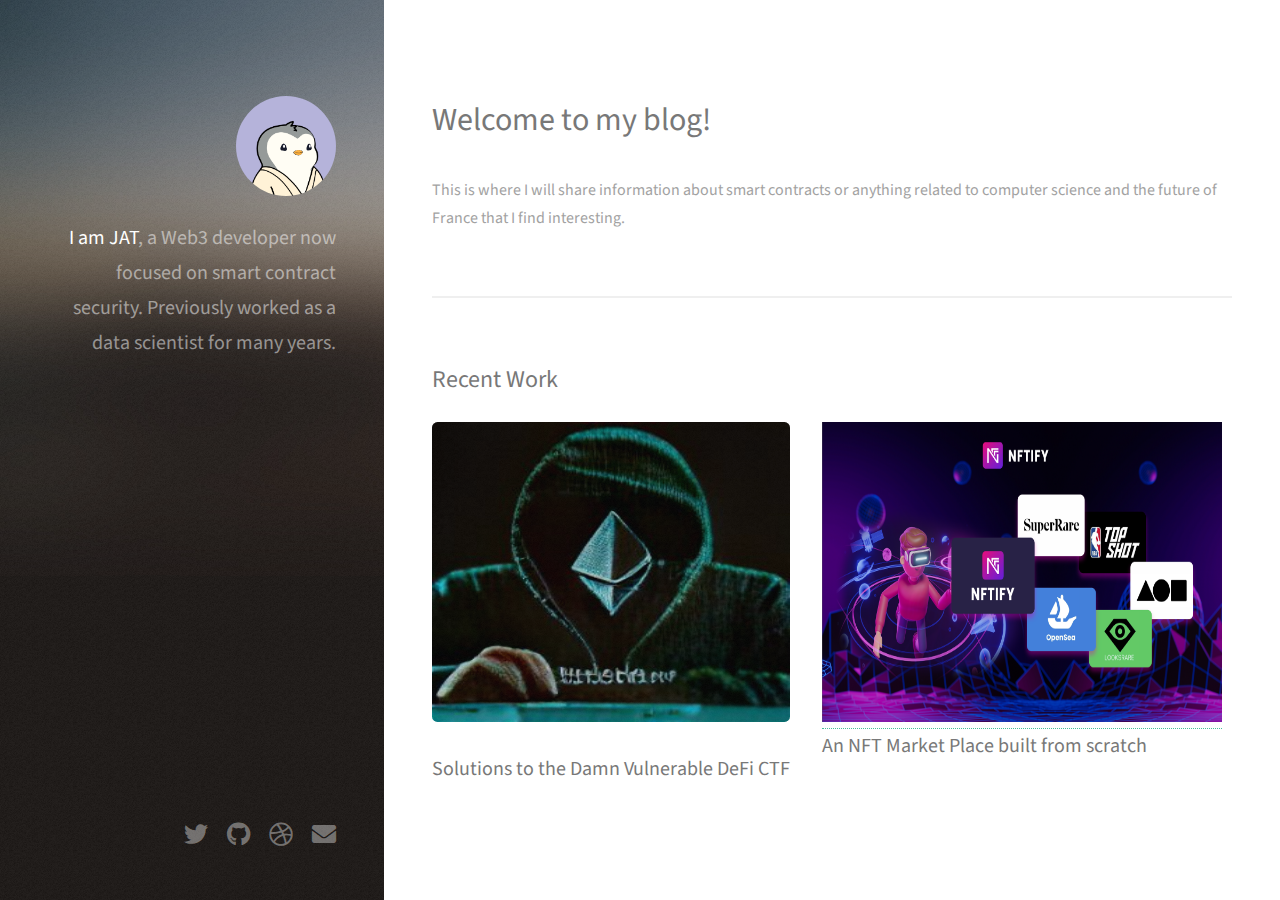
==== index.html @ d17830cb "first version" ====
<!DOCTYPE HTML>
<!--
	Strata by HTML5 UP
	html5up.net | @ajlkn
	Free for personal and commercial use under the CCA 3.0 license (html5up.net/license)
-->
<html>
	<head>
		<title>JAT's den</title>
		<meta charset="utf-8" />
		<meta name="viewport" content="width=device-width, initial-scale=1, user-scalable=no" />
		<link rel="stylesheet" href="assets/css/main.css" />
	</head>
	<body class="is-preload">

		<!-- Header -->
			<header id="header">
				<div class="inner">
					<a href="#" class="image avatar"><img src="images/avatar.png" alt="" /></a>
					<h1><strong>I am JAT</strong>, a Web3 developer now focused on smart contract security. Previously worked as a data scientist for many years.</h1>
				</div>
			</header>

		<!-- Main -->
			<div id="main">

				<!-- One -->
					<section id="one">
						<header class="major">
							<h2>Welcome to my blog!</h2>
						</header>
						<p>This is where I will share information about smart contracts or anything related to computer science and the future of France that I find interesting.</p>

					</section>

				<!-- Two -->
					<section id="two">
						<h2>Recent Work</h2>
						<div class="row">
							<div>
							<a href="https://medium.com/@jat9292/beating-the-damn-vulnerable-defi-ctf-challenges-part-1-2-7660dab2a7d6" class="image fit thumb"><img src="images/thumbs/eth_hacker.jpeg" height="300px" width="200px"/></a>
							
							<h3>Solutions to the Damn Vulnerable DeFi CTF</h3>
							</div>

							<div>
							<a href="https://github.com/jat9292/NFT_marketplace" ><img src="images/thumbs/NFT_marketplace.png" height="300px" width="400px"  /></a>
							
							<h3>An NFT Market Place built from scratch</h3>
							</div>





						</div>

					</section>


				<!-- Four -->
				<!--
					<section id="four">
						<h2>Elements</h2>

						<section>
							<h4>Text</h4>
							<p>This is <b>bold</b> and this is <strong>strong</strong>. This is <i>italic</i> and this is <em>emphasized</em>.
							This is <sup>superscript</sup> text and this is <sub>subscript</sub> text.
							This is <u>underlined</u> and this is code: <code>for (;;) { ... }</code>. Finally, <a href="#">this is a link</a>.</p>
							<hr />
							<header>
								<h4>Heading with a Subtitle</h4>
								<p>Lorem ipsum dolor sit amet nullam id egestas urna aliquam</p>
							</header>
							<p>Nunc lacinia ante nunc ac lobortis. Interdum adipiscing gravida odio porttitor sem non mi integer non faucibus ornare mi ut ante amet placerat aliquet. Volutpat eu sed ante lacinia sapien lorem accumsan varius montes viverra nibh in adipiscing blandit tempus accumsan.</p>
							<header>
								<h5>Heading with a Subtitle</h5>
								<p>Lorem ipsum dolor sit amet nullam id egestas urna aliquam</p>
							</header>
							<p>Nunc lacinia ante nunc ac lobortis. Interdum adipiscing gravida odio porttitor sem non mi integer non faucibus ornare mi ut ante amet placerat aliquet. Volutpat eu sed ante lacinia sapien lorem accumsan varius montes viverra nibh in adipiscing blandit tempus accumsan.</p>
							<hr />
							<h2>Heading Level 2</h2>
							<h3>Heading Level 3</h3>
							<h4>Heading Level 4</h4>
							<h5>Heading Level 5</h5>
							<h6>Heading Level 6</h6>
							<hr />
							<h5>Blockquote</h5>
							<blockquote>Fringilla nisl. Donec accumsan interdum nisi, quis tincidunt felis sagittis eget tempus euismod. Vestibulum ante ipsum primis in faucibus vestibulum. Blandit adipiscing eu felis iaculis volutpat ac adipiscing accumsan faucibus. Vestibulum ante ipsum primis in faucibus lorem ipsum dolor sit amet nullam adipiscing eu felis.</blockquote>
							<h5>Preformatted</h5>
							<pre><code>i = 0;

while (!deck.isInOrder()) {
print 'Iteration ' + i;
deck.shuffle();
i++;
}

print 'It took ' + i + ' iterations to sort the deck.';</code></pre>
						</section>

						<section>
							<h4>Lists</h4>
							<div class="row">
								<div class="col-6 col-12-xsmall">
									<h5>Unordered</h5>
									<ul>
										<li>Dolor pulvinar etiam magna etiam.</li>
										<li>Sagittis adipiscing lorem eleifend.</li>
										<li>Felis enim feugiat dolore viverra.</li>
									</ul>
									<h5>Alternate</h5>
									<ul class="alt">
										<li>Dolor pulvinar etiam magna etiam.</li>
										<li>Sagittis adipiscing lorem eleifend.</li>
										<li>Felis enim feugiat dolore viverra.</li>
									</ul>
								</div>
								<div class="col-6 col-12-xsmall">
									<h5>Ordered</h5>
									<ol>
										<li>Dolor pulvinar etiam magna etiam.</li>
										<li>Etiam vel felis at lorem sed viverra.</li>
										<li>Felis enim feugiat dolore viverra.</li>
										<li>Dolor pulvinar etiam magna etiam.</li>
										<li>Etiam vel felis at lorem sed viverra.</li>
										<li>Felis enim feugiat dolore viverra.</li>
									</ol>
									<h5>Icons</h5>
									<ul class="icons">
										<li><a href="#" class="icon brands fa-twitter"><span class="label">Twitter</span></a></li>
										<li><a href="#" class="icon brands fa-facebook-f"><span class="label">Facebook</span></a></li>
										<li><a href="#" class="icon brands fa-instagram"><span class="label">Instagram</span></a></li>
										<li><a href="#" class="icon brands fa-github"><span class="label">Github</span></a></li>
										<li><a href="#" class="icon brands fa-dribbble"><span class="label">Dribbble</span></a></li>
										<li><a href="#" class="icon brands fa-tumblr"><span class="label">Tumblr</span></a></li>
									</ul>
								</div>
							</div>
							<h5>Actions</h5>
							<ul class="actions">
								<li><a href="#" class="button primary">Default</a></li>
								<li><a href="#" class="button">Default</a></li>
							</ul>
							<ul class="actions small">
								<li><a href="#" class="button primary small">Small</a></li>
								<li><a href="#" class="button small">Small</a></li>
							</ul>
							<div class="row">
								<div class="col-6 col-12-small">
									<ul class="actions stacked">
										<li><a href="#" class="button primary">Default</a></li>
										<li><a href="#" class="button">Default</a></li>
									</ul>
								</div>
								<div class="col-6 col-12-small">
									<ul class="actions stacked">
										<li><a href="#" class="button primary small">Small</a></li>
										<li><a href="#" class="button small">Small</a></li>
									</ul>
								</div>
								<div class="col-6 col-12-small">
									<ul class="actions stacked">
										<li><a href="#" class="button primary fit">Default</a></li>
										<li><a href="#" class="button fit">Default</a></li>
									</ul>
								</div>
								<div class="col-6 col-12-small">
									<ul class="actions stacked">
										<li><a href="#" class="button primary small fit">Small</a></li>
										<li><a href="#" class="button small fit">Small</a></li>
									</ul>
								</div>
							</div>
						</section>

						<section>
							<h4>Table</h4>
							<h5>Default</h5>
							<div class="table-wrapper">
								<table>
									<thead>
										<tr>
											<th>Name</th>
											<th>Description</th>
											<th>Price</th>
										</tr>
									</thead>
									<tbody>
										<tr>
											<td>Item One</td>
											<td>Ante turpis integer aliquet porttitor.</td>
											<td>29.99</td>
										</tr>
										<tr>
											<td>Item Two</td>
											<td>Vis ac commodo adipiscing arcu aliquet.</td>
											<td>19.99</td>
										</tr>
										<tr>
											<td>Item Three</td>
											<td> Morbi faucibus arcu accumsan lorem.</td>
											<td>29.99</td>
										</tr>
										<tr>
											<td>Item Four</td>
											<td>Vitae integer tempus condimentum.</td>
											<td>19.99</td>
										</tr>
										<tr>
											<td>Item Five</td>
											<td>Ante turpis integer aliquet porttitor.</td>
											<td>29.99</td>
										</tr>
									</tbody>
									<tfoot>
										<tr>
											<td colspan="2"></td>
											<td>100.00</td>
										</tr>
									</tfoot>
								</table>
							</div>

							<h5>Alternate</h5>
							<div class="table-wrapper">
								<table class="alt">
									<thead>
										<tr>
											<th>Name</th>
											<th>Description</th>
											<th>Price</th>
										</tr>
									</thead>
									<tbody>
										<tr>
											<td>Item One</td>
											<td>Ante turpis integer aliquet porttitor.</td>
											<td>29.99</td>
										</tr>
										<tr>
											<td>Item Two</td>
											<td>Vis ac commodo adipiscing arcu aliquet.</td>
											<td>19.99</td>
										</tr>
										<tr>
											<td>Item Three</td>
											<td> Morbi faucibus arcu accumsan lorem.</td>
											<td>29.99</td>
										</tr>
										<tr>
											<td>Item Four</td>
											<td>Vitae integer tempus condimentum.</td>
											<td>19.99</td>
										</tr>
										<tr>
											<td>Item Five</td>
											<td>Ante turpis integer aliquet porttitor.</td>
											<td>29.99</td>
										</tr>
									</tbody>
									<tfoot>
										<tr>
											<td colspan="2"></td>
											<td>100.00</td>
										</tr>
									</tfoot>
								</table>
							</div>
						</section>

						<section>
							<h4>Buttons</h4>
							<ul class="actions">
								<li><a href="#" class="button primary">Primary</a></li>
								<li><a href="#" class="button">Default</a></li>
							</ul>
							<ul class="actions">
								<li><a href="#" class="button large">Large</a></li>
								<li><a href="#" class="button">Default</a></li>
								<li><a href="#" class="button small">Small</a></li>
							</ul>
							<ul class="actions fit">
								<li><a href="#" class="button primary fit">Fit</a></li>
								<li><a href="#" class="button fit">Fit</a></li>
							</ul>
							<ul class="actions fit small">
								<li><a href="#" class="button primary fit small">Fit + Small</a></li>
								<li><a href="#" class="button fit small">Fit + Small</a></li>
							</ul>
							<ul class="actions">
								<li><a href="#" class="button primary icon solid fa-download">Icon</a></li>
								<li><a href="#" class="button icon solid fa-download">Icon</a></li>
							</ul>
							<ul class="actions">
								<li><span class="button primary disabled">Primary</span></li>
								<li><span class="button disabled">Default</span></li>
							</ul>
						</section>

						<section>
							<h4>Form</h4>
							<form method="post" action="#">
								<div class="row gtr-uniform gtr-50">
									<div class="col-6 col-12-xsmall">
										<input type="text" name="demo-name" id="demo-name" value="" placeholder="Name" />
									</div>
									<div class="col-6 col-12-xsmall">
										<input type="email" name="demo-email" id="demo-email" value="" placeholder="Email" />
									</div>
									<div class="col-12">
										<select name="demo-category" id="demo-category">
											<option value="">- Category -</option>
											<option value="1">Manufacturing</option>
											<option value="1">Shipping</option>
											<option value="1">Administration</option>
											<option value="1">Human Resources</option>
										</select>
									</div>
									<div class="col-4 col-12-small">
										<input type="radio" id="demo-priority-low" name="demo-priority" checked>
										<label for="demo-priority-low">Low Priority</label>
									</div>
									<div class="col-4 col-12-small">
										<input type="radio" id="demo-priority-normal" name="demo-priority">
										<label for="demo-priority-normal">Normal Priority</label>
									</div>
									<div class="col-4 col-12-small">
										<input type="radio" id="demo-priority-high" name="demo-priority">
										<label for="demo-priority-high">High Priority</label>
									</div>
									<div class="col-6 col-12-small">
										<input type="checkbox" id="demo-copy" name="demo-copy">
										<label for="demo-copy">Email me a copy of this message</label>
									</div>
									<div class="col-6 col-12-small">
										<input type="checkbox" id="demo-human" name="demo-human" checked>
										<label for="demo-human">I am a human and not a robot</label>
									</div>
									<div class="col-12">
										<textarea name="demo-message" id="demo-message" placeholder="Enter your message" rows="6"></textarea>
									</div>
									<div class="col-12">
										<ul class="actions">
											<li><input type="submit" value="Send Message" class="primary" /></li>
											<li><input type="reset" value="Reset" /></li>
										</ul>
									</div>
								</div>
							</form>
						</section>

						<section>
							<h4>Image</h4>
							<h5>Fit</h5>
							<div class="box alt">
								<div class="row gtr-50 gtr-uniform">
									<div class="col-12"><span class="image fit"><img src="images/fulls/05.jpg" alt="" /></span></div>
									<div class="col-4"><span class="image fit"><img src="images/thumbs/01.jpg" alt="" /></span></div>
									<div class="col-4"><span class="image fit"><img src="images/thumbs/02.jpg" alt="" /></span></div>
									<div class="col-4"><span class="image fit"><img src="images/thumbs/03.jpg" alt="" /></span></div>
									<div class="col-4"><span class="image fit"><img src="images/thumbs/04.jpg" alt="" /></span></div>
									<div class="col-4"><span class="image fit"><img src="images/thumbs/05.jpg" alt="" /></span></div>
									<div class="col-4"><span class="image fit"><img src="images/thumbs/06.jpg" alt="" /></span></div>
									<div class="col-4"><span class="image fit"><img src="images/thumbs/03.jpg" alt="" /></span></div>
									<div class="col-4"><span class="image fit"><img src="images/thumbs/02.jpg" alt="" /></span></div>
									<div class="col-4"><span class="image fit"><img src="images/thumbs/01.jpg" alt="" /></span></div>
								</div>
							</div>
							<h5>Left &amp; Right</h5>
							<p><span class="image left"><img src="images/avatar.jpg" alt="" /></span>Fringilla nisl. Donec accumsan interdum nisi, quis tincidunt felis sagittis eget. tempus euismod. Vestibulum ante ipsum primis in faucibus vestibulum. Blandit adipiscing eu felis iaculis volutpat ac adipiscing accumsan eu faucibus. Integer ac pellentesque praesent tincidunt felis sagittis eget. tempus euismod. Vestibulum ante ipsum primis in faucibus vestibulum. Blandit adipiscing eu felis iaculis volutpat ac adipiscing accumsan eu faucibus. Integer ac pellentesque praesent. Donec accumsan interdum nisi, quis tincidunt felis sagittis eget. tempus euismod. Vestibulum ante ipsum primis in faucibus vestibulum. Blandit adipiscing eu felis iaculis volutpat ac adipiscing accumsan eu faucibus. Integer ac pellentesque praesent tincidunt felis sagittis eget. tempus euismod. Vestibulum ante ipsum primis in faucibus vestibulum. Blandit adipiscing eu felis iaculis volutpat ac adipiscing accumsan eu faucibus. Integer ac pellentesque praesent.</p>
							<p><span class="image right"><img src="images/avatar.jpg" alt="" /></span>Fringilla nisl. Donec accumsan interdum nisi, quis tincidunt felis sagittis eget. tempus euismod. Vestibulum ante ipsum primis in faucibus vestibulum. Blandit adipiscing eu felis iaculis volutpat ac adipiscing accumsan eu faucibus. Integer ac pellentesque praesent tincidunt felis sagittis eget. tempus euismod. Vestibulum ante ipsum primis in faucibus vestibulum. Blandit adipiscing eu felis iaculis volutpat ac adipiscing accumsan eu faucibus. Integer ac pellentesque praesent. Donec accumsan interdum nisi, quis tincidunt felis sagittis eget. tempus euismod. Vestibulum ante ipsum primis in faucibus vestibulum. Blandit adipiscing eu felis iaculis volutpat ac adipiscing accumsan eu faucibus. Integer ac pellentesque praesent tincidunt felis sagittis eget. tempus euismod. Vestibulum ante ipsum primis in faucibus vestibulum. Blandit adipiscing eu felis iaculis volutpat ac adipiscing accumsan eu faucibus. Integer ac pellentesque praesent.</p>
						</section>

					</section>
					

			</div>

		<!-- Footer -->
			<footer id="footer">
				<div class="inner">
					<ul class="icons">
						<li><a href="https://twitter.com/Jat9292" class="icon brands fa-twitter"><span class="label">Twitter</span></a></li>
						<li><a href="https://github.com/jat9292" class="icon brands fa-github"><span class="label">Github</span></a></li>
						<li><a href="https://jat9292.github.io/" class="icon brands fa-dribbble"><span class="label">Dribbble</span></a></li>
						<li><a href="mailto:josephandre.turk@gmail.com" class="icon solid fa-envelope"><span class="label">Email</span></a></li>
					</ul>
				</div>
			</footer>

		<!-- Scripts -->
			<script src="assets/js/jquery.min.js"></script>
			<script src="assets/js/jquery.poptrox.min.js"></script>
			<script src="assets/js/browser.min.js"></script>
			<script src="assets/js/breakpoints.min.js"></script>
			<script src="assets/js/util.js"></script>
			<script src="assets/js/main.js"></script>

	</body>
</html>
---- assets/css/main.css ----
@import url("fontawesome-all.min.css");
@import url("https://fonts.googleapis.com/css?family=Source+Sans+Pro:400,400italic");

/*
	Strata by HTML5 UP
	html5up.net | @ajlkn
	Free for personal and commercial use under the CCA 3.0 license (html5up.net/license)
*/

html,
body,
div,
span,
applet,
object,
iframe,
h1,
h2,
h3,
h4,
h5,
h6,
p,
blockquote,
pre,
a,
abbr,
acronym,
address,
big,
cite,
code,
del,
dfn,
em,
img,
ins,
kbd,
q,
s,
samp,
small,
strike,
strong,
sub,
sup,
tt,
var,
b,
u,
i,
center,
dl,
dt,
dd,
ol,
ul,
li,
fieldset,
form,
label,
legend,
table,
caption,
tbody,
tfoot,
thead,
tr,
th,
td,
article,
aside,
canvas,
details,
embed,
figure,
figcaption,
footer,
header,
hgroup,
menu,
nav,
output,
ruby,
section,
summary,
time,
mark,
audio,
video {
  margin: 0;
  padding: 0;
  border: 0;
  font-size: 100%;
  font: inherit;
  vertical-align: baseline;
}

article,
aside,
details,
figcaption,
figure,
footer,
header,
hgroup,
menu,
nav,
section {
  display: block;
}

body {
  line-height: 1;
}

ol,
ul {
  list-style: none;
}

blockquote,
q {
  quotes: none;
}

blockquote:before,
blockquote:after,
q:before,
q:after {
  content: "";
  content: none;
}

table {
  border-collapse: collapse;
  border-spacing: 0;
}

body {
  -webkit-text-size-adjust: none;
}

mark {
  background-color: transparent;
  color: inherit;
}

input::-moz-focus-inner {
  border: 0;
  padding: 0;
}

input,
select,
textarea {
  -moz-appearance: none;
  -webkit-appearance: none;
  -ms-appearance: none;
  appearance: none;
}

/* Basic */

html {
  box-sizing: border-box;
}

*,
*:before,
*:after {
  box-sizing: inherit;
}

body {
  background: #fff;
}

body.is-preload *,
body.is-preload *:before,
body.is-preload *:after {
  -moz-animation: none !important;
  -webkit-animation: none !important;
  -ms-animation: none !important;
  animation: none !important;
  -moz-transition: none !important;
  -webkit-transition: none !important;
  -ms-transition: none !important;
  transition: none !important;
}

body,
input,
select,
textarea {
  color: #a2a2a2;
  font-family: "Source Sans Pro", Helvetica, sans-serif;
  font-size: 16pt;
  font-weight: 400;
  line-height: 1.75em;
}

a {
  -moz-transition: color 0.2s ease-in-out, border-color 0.2s ease-in-out;
  -webkit-transition: color 0.2s ease-in-out, border-color 0.2s ease-in-out;
  -ms-transition: color 0.2s ease-in-out, border-color 0.2s ease-in-out;
  transition: color 0.2s ease-in-out, border-color 0.2s ease-in-out;
  border-bottom: dotted 1px;
  color: #49bf9d;
  text-decoration: none;
}

a:hover {
  border-bottom-color: transparent;
  color: #49bf9d !important;
  text-decoration: none;
}

strong,
b {
  color: #787878;
  font-weight: 400;
}

em,
i {
  font-style: italic;
}

p {
  margin: 0 0 2em 0;
}

h1,
h2,
h3,
h4,
h5,
h6 {
  color: #787878;
  font-weight: 400;
  line-height: 1em;
  margin: 0 0 1em 0;
}

h1 a,
h2 a,
h3 a,
h4 a,
h5 a,
h6 a {
  color: inherit;
  text-decoration: none;
}

h1 {
  font-size: 2em;
  line-height: 1.5em;
}

h2 {
  font-size: 1.5em;
  line-height: 1.5em;
}

h3 {
  font-size: 1.25em;
  line-height: 1.5em;
}

h4 {
  font-size: 1.1em;
  line-height: 1.5em;
}

h5 {
  font-size: 0.9em;
  line-height: 1.5em;
}

h6 {
  font-size: 0.7em;
  line-height: 1.5em;
}

sub {
  font-size: 0.8em;
  position: relative;
  top: 0.5em;
}

sup {
  font-size: 0.8em;
  position: relative;
  top: -0.5em;
}

hr {
  border: 0;
  border-bottom: solid 2px #efefef;
  margin: 2em 0;
}

hr.major {
  margin: 3em 0;
}

blockquote {
  border-left: solid 6px #efefef;
  font-style: italic;
  margin: 0 0 2em 0;
  padding: 0.5em 0 0.5em 1.5em;
}

code {
  background: #f7f7f7;
  border-radius: 0.35em;
  border: solid 2px #efefef;
  font-family: "Courier New", monospace;
  font-size: 0.9em;
  margin: 0 0.25em;
  padding: 0.25em 0.65em;
}

pre {
  -webkit-overflow-scrolling: touch;
  font-family: "Courier New", monospace;
  font-size: 0.9em;
  margin: 0 0 2em 0;
}

pre code {
  display: block;
  line-height: 1.75em;
  padding: 1em 1.5em;
  overflow-x: auto;
}

.align-left {
  text-align: left;
}

.align-center {
  text-align: center;
}

.align-right {
  text-align: right;
}

/* Container */

.container {
  margin: 0 auto;
  max-width: calc(100% - 4em);
  width: 100%;
}

.container.xsmall {
  width: 25%;
}

.container.small {
  width: 50%;
}

.container.medium {
  width: 75%;
}

.container.large {
  width: 125%;
}

.container.xlarge {
  width: 150%;
}

.container.max {
  width: 100%;
}

@media screen and (max-width: 980px) {
  .container {
    width: 100% !important;
    max-width: 100% !important;
  }
}

@media screen and (max-width: 480px) {
  .container {
    max-width: calc(100% - 3em);
  }
}

/* Row */

.row {
  display: flex;
  flex-wrap: wrap;
  box-sizing: border-box;
  align-items: stretch;
}

.row > * {
  box-sizing: border-box;
}

.row.gtr-uniform > * > :last-child {
  margin-bottom: 0;
}

.row.aln-left {
  justify-content: flex-start;
}

.row.aln-center {
  justify-content: center;
}

.row.aln-right {
  justify-content: flex-end;
}

.row.aln-top {
  align-items: flex-start;
}

.row.aln-middle {
  align-items: center;
}

.row.aln-bottom {
  align-items: flex-end;
}

.row > .imp {
  order: -1;
}

.row > .col-1 {
  width: 8.33333%;
}

.row > .off-1 {
  margin-left: 8.33333%;
}

.row > .col-2 {
  width: 16.66667%;
}

.row > .off-2 {
  margin-left: 16.66667%;
}

.row > .col-3 {
  width: 25%;
}

.row > .off-3 {
  margin-left: 25%;
}

.row > .col-4 {
  width: 33.33333%;
}

.row > .off-4 {
  margin-left: 33.33333%;
}

.row > .col-5 {
  width: 41.66667%;
}

.row > .off-5 {
  margin-left: 41.66667%;
}

.row > .col-6 {
  width: 50%;
}

.row > .off-6 {
  margin-left: 50%;
}

.row > .col-7 {
  width: 58.33333%;
}

.row > .off-7 {
  margin-left: 58.33333%;
}

.row > .col-8 {
  width: 66.66667%;
}

.row > .off-8 {
  margin-left: 66.66667%;
}

.row > .col-9 {
  width: 75%;
}

.row > .off-9 {
  margin-left: 75%;
}

.row > .col-10 {
  width: 83.33333%;
}

.row > .off-10 {
  margin-left: 83.33333%;
}

.row > .col-11 {
  width: 91.66667%;
}

.row > .off-11 {
  margin-left: 91.66667%;
}

.row > .col-12 {
  width: 100%;
}

.row > .off-12 {
  margin-left: 100%;
}

.row.gtr-0 {
  margin-top: 0;
  margin-left: 0em;
}

.row.gtr-0 > * {
  padding: 0 0 0 0em;
}

.row.gtr-0.gtr-uniform {
  margin-top: 0em;
}

.row.gtr-0.gtr-uniform > * {
  padding-top: 0em;
}

.row.gtr-25 {
  margin-top: 0;
  margin-left: -0.625em;
}

.row.gtr-25 > * {
  padding: 0 0 0 0.625em;
}

.row.gtr-25.gtr-uniform {
  margin-top: -0.625em;
}

.row.gtr-25.gtr-uniform > * {
  padding-top: 0.625em;
}

.row.gtr-50 {
  margin-top: 0;
  margin-left: -1.25em;
}

.row.gtr-50 > * {
  padding: 0 0 0 1.25em;
}

.row.gtr-50.gtr-uniform {
  margin-top: -1.25em;
}

.row.gtr-50.gtr-uniform > * {
  padding-top: 1.25em;
}

.row {
  margin-top: 0;
  margin-left: -2.5em;
}

.row > * {
  padding: 0 0 0 2.5em;
}

.row.gtr-uniform {
  margin-top: -2.5em;
}

.row.gtr-uniform > * {
  padding-top: 2.5em;
}

.row.gtr-150 {
  margin-top: 0;
  margin-left: -3.75em;
}

.row.gtr-150 > * {
  padding: 0 0 0 3.75em;
}

.row.gtr-150.gtr-uniform {
  margin-top: -3.75em;
}

.row.gtr-150.gtr-uniform > * {
  padding-top: 3.75em;
}

.row.gtr-200 {
  margin-top: 0;
  margin-left: -5em;
}

.row.gtr-200 > * {
  padding: 0 0 0 5em;
}

.row.gtr-200.gtr-uniform {
  margin-top: -5em;
}

.row.gtr-200.gtr-uniform > * {
  padding-top: 5em;
}

@media screen and (max-width: 1800px) {
  .row {
    display: flex;
    flex-wrap: wrap;
    box-sizing: border-box;
    align-items: stretch;
  }

  .row > * {
    box-sizing: border-box;
  }

  .row.gtr-uniform > * > :last-child {
    margin-bottom: 0;
  }

  .row.aln-left {
    justify-content: flex-start;
  }

  .row.aln-center {
    justify-content: center;
  }

  .row.aln-right {
    justify-content: flex-end;
  }

  .row.aln-top {
    align-items: flex-start;
  }

  .row.aln-middle {
    align-items: center;
  }

  .row.aln-bottom {
    align-items: flex-end;
  }

  .row > .imp-xlarge {
    order: -1;
  }

  .row > .col-1-xlarge {
    width: 8.33333%;
  }

  .row > .off-1-xlarge {
    margin-left: 8.33333%;
  }

  .row > .col-2-xlarge {
    width: 16.66667%;
  }

  .row > .off-2-xlarge {
    margin-left: 16.66667%;
  }

  .row > .col-3-xlarge {
    width: 25%;
  }

  .row > .off-3-xlarge {
    margin-left: 25%;
  }

  .row > .col-4-xlarge {
    width: 33.33333%;
  }

  .row > .off-4-xlarge {
    margin-left: 33.33333%;
  }

  .row > .col-5-xlarge {
    width: 41.66667%;
  }

  .row > .off-5-xlarge {
    margin-left: 41.66667%;
  }

  .row > .col-6-xlarge {
    width: 50%;
  }

  .row > .off-6-xlarge {
    margin-left: 50%;
  }

  .row > .col-7-xlarge {
    width: 58.33333%;
  }

  .row > .off-7-xlarge {
    margin-left: 58.33333%;
  }

  .row > .col-8-xlarge {
    width: 66.66667%;
  }

  .row > .off-8-xlarge {
    margin-left: 66.66667%;
  }

  .row > .col-9-xlarge {
    width: 75%;
  }

  .row > .off-9-xlarge {
    margin-left: 75%;
  }

  .row > .col-10-xlarge {
    width: 83.33333%;
  }

  .row > .off-10-xlarge {
    margin-left: 83.33333%;
  }

  .row > .col-11-xlarge {
    width: 91.66667%;
  }

  .row > .off-11-xlarge {
    margin-left: 91.66667%;
  }

  .row > .col-12-xlarge {
    width: 100%;
  }

  .row > .off-12-xlarge {
    margin-left: 100%;
  }

  .row.gtr-0 {
    margin-top: 0;
    margin-left: 0em;
  }

  .row.gtr-0 > * {
    padding: 0 0 0 0em;
  }

  .row.gtr-0.gtr-uniform {
    margin-top: 0em;
  }

  .row.gtr-0.gtr-uniform > * {
    padding-top: 0em;
  }

  .row.gtr-25 {
    margin-top: 0;
    margin-left: -0.625em;
  }

  .row.gtr-25 > * {
    padding: 0 0 0 0.625em;
  }

  .row.gtr-25.gtr-uniform {
    margin-top: -0.625em;
  }

  .row.gtr-25.gtr-uniform > * {
    padding-top: 0.625em;
  }

  .row.gtr-50 {
    margin-top: 0;
    margin-left: -1.25em;
  }

  .row.gtr-50 > * {
    padding: 0 0 0 1.25em;
  }

  .row.gtr-50.gtr-uniform {
    margin-top: -1.25em;
  }

  .row.gtr-50.gtr-uniform > * {
    padding-top: 1.25em;
  }

  .row {
    margin-top: 0;
    margin-left: -2.5em;
  }

  .row > * {
    padding: 0 0 0 2.5em;
  }

  .row.gtr-uniform {
    margin-top: -2.5em;
  }

  .row.gtr-uniform > * {
    padding-top: 2.5em;
  }

  .row.gtr-150 {
    margin-top: 0;
    margin-left: -3.75em;
  }

  .row.gtr-150 > * {
    padding: 0 0 0 3.75em;
  }

  .row.gtr-150.gtr-uniform {
    margin-top: -3.75em;
  }

  .row.gtr-150.gtr-uniform > * {
    padding-top: 3.75em;
  }

  .row.gtr-200 {
    margin-top: 0;
    margin-left: -5em;
  }

  .row.gtr-200 > * {
    padding: 0 0 0 5em;
  }

  .row.gtr-200.gtr-uniform {
    margin-top: -5em;
  }

  .row.gtr-200.gtr-uniform > * {
    padding-top: 5em;
  }
}

@media screen and (max-width: 1280px) {
  .row {
    display: flex;
    flex-wrap: wrap;
    box-sizing: border-box;
    align-items: stretch;
  }

  .row > * {
    box-sizing: border-box;
  }

  .row.gtr-uniform > * > :last-child {
    margin-bottom: 0;
  }

  .row.aln-left {
    justify-content: flex-start;
  }

  .row.aln-center {
    justify-content: center;
  }

  .row.aln-right {
    justify-content: flex-end;
  }

  .row.aln-top {
    align-items: flex-start;
  }

  .row.aln-middle {
    align-items: center;
  }

  .row.aln-bottom {
    align-items: flex-end;
  }

  .row > .imp-large {
    order: -1;
  }

  .row > .col-1-large {
    width: 8.33333%;
  }

  .row > .off-1-large {
    margin-left: 8.33333%;
  }

  .row > .col-2-large {
    width: 16.66667%;
  }

  .row > .off-2-large {
    margin-left: 16.66667%;
  }

  .row > .col-3-large {
    width: 25%;
  }

  .row > .off-3-large {
    margin-left: 25%;
  }

  .row > .col-4-large {
    width: 33.33333%;
  }

  .row > .off-4-large {
    margin-left: 33.33333%;
  }

  .row > .col-5-large {
    width: 41.66667%;
  }

  .row > .off-5-large {
    margin-left: 41.66667%;
  }

  .row > .col-6-large {
    width: 50%;
  }

  .row > .off-6-large {
    margin-left: 50%;
  }

  .row > .col-7-large {
    width: 58.33333%;
  }

  .row > .off-7-large {
    margin-left: 58.33333%;
  }

  .row > .col-8-large {
    width: 66.66667%;
  }

  .row > .off-8-large {
    margin-left: 66.66667%;
  }

  .row > .col-9-large {
    width: 75%;
  }

  .row > .off-9-large {
    margin-left: 75%;
  }

  .row > .col-10-large {
    width: 83.33333%;
  }

  .row > .off-10-large {
    margin-left: 83.33333%;
  }

  .row > .col-11-large {
    width: 91.66667%;
  }

  .row > .off-11-large {
    margin-left: 91.66667%;
  }

  .row > .col-12-large {
    width: 100%;
  }

  .row > .off-12-large {
    margin-left: 100%;
  }

  .row.gtr-0 {
    margin-top: 0;
    margin-left: 0em;
  }

  .row.gtr-0 > * {
    padding: 0 0 0 0em;
  }

  .row.gtr-0.gtr-uniform {
    margin-top: 0em;
  }

  .row.gtr-0.gtr-uniform > * {
    padding-top: 0em;
  }

  .row.gtr-25 {
    margin-top: 0;
    margin-left: -0.5em;
  }

  .row.gtr-25 > * {
    padding: 0 0 0 0.5em;
  }

  .row.gtr-25.gtr-uniform {
    margin-top: -0.5em;
  }

  .row.gtr-25.gtr-uniform > * {
    padding-top: 0.5em;
  }

  .row.gtr-50 {
    margin-top: 0;
    margin-left: -1em;
  }

  .row.gtr-50 > * {
    padding: 0 0 0 1em;
  }

  .row.gtr-50.gtr-uniform {
    margin-top: -1em;
  }

  .row.gtr-50.gtr-uniform > * {
    padding-top: 1em;
  }

  .row {
    margin-top: 0;
    margin-left: -2em;
  }

  .row > * {
    padding: 0 0 0 2em;
  }

  .row.gtr-uniform {
    margin-top: -2em;
  }

  .row.gtr-uniform > * {
    padding-top: 2em;
  }

  .row.gtr-150 {
    margin-top: 0;
    margin-left: -3em;
  }

  .row.gtr-150 > * {
    padding: 0 0 0 3em;
  }

  .row.gtr-150.gtr-uniform {
    margin-top: -3em;
  }

  .row.gtr-150.gtr-uniform > * {
    padding-top: 3em;
  }

  .row.gtr-200 {
    margin-top: 0;
    margin-left: -4em;
  }

  .row.gtr-200 > * {
    padding: 0 0 0 4em;
  }

  .row.gtr-200.gtr-uniform {
    margin-top: -4em;
  }

  .row.gtr-200.gtr-uniform > * {
    padding-top: 4em;
  }
}

@media screen and (max-width: 980px) {
  .row {
    display: flex;
    flex-wrap: wrap;
    box-sizing: border-box;
    align-items: stretch;
  }

  .row > * {
    box-sizing: border-box;
  }

  .row.gtr-uniform > * > :last-child {
    margin-bottom: 0;
  }

  .row.aln-left {
    justify-content: flex-start;
  }

  .row.aln-center {
    justify-content: center;
  }

  .row.aln-right {
    justify-content: flex-end;
  }

  .row.aln-top {
    align-items: flex-start;
  }

  .row.aln-middle {
    align-items: center;
  }

  .row.aln-bottom {
    align-items: flex-end;
  }

  .row > .imp-medium {
    order: -1;
  }

  .row > .col-1-medium {
    width: 8.33333%;
  }

  .row > .off-1-medium {
    margin-left: 8.33333%;
  }

  .row > .col-2-medium {
    width: 16.66667%;
  }

  .row > .off-2-medium {
    margin-left: 16.66667%;
  }

  .row > .col-3-medium {
    width: 25%;
  }

  .row > .off-3-medium {
    margin-left: 25%;
  }

  .row > .col-4-medium {
    width: 33.33333%;
  }

  .row > .off-4-medium {
    margin-left: 33.33333%;
  }

  .row > .col-5-medium {
    width: 41.66667%;
  }

  .row > .off-5-medium {
    margin-left: 41.66667%;
  }

  .row > .col-6-medium {
    width: 50%;
  }

  .row > .off-6-medium {
    margin-left: 50%;
  }

  .row > .col-7-medium {
    width: 58.33333%;
  }

  .row > .off-7-medium {
    margin-left: 58.33333%;
  }

  .row > .col-8-medium {
    width: 66.66667%;
  }

  .row > .off-8-medium {
    margin-left: 66.66667%;
  }

  .row > .col-9-medium {
    width: 75%;
  }

  .row > .off-9-medium {
    margin-left: 75%;
  }

  .row > .col-10-medium {
    width: 83.33333%;
  }

  .row > .off-10-medium {
    margin-left: 83.33333%;
  }

  .row > .col-11-medium {
    width: 91.66667%;
  }

  .row > .off-11-medium {
    margin-left: 91.66667%;
  }

  .row > .col-12-medium {
    width: 100%;
  }

  .row > .off-12-medium {
    margin-left: 100%;
  }

  .row.gtr-0 {
    margin-top: 0;
    margin-left: 0em;
  }

  .row.gtr-0 > * {
    padding: 0 0 0 0em;
  }

  .row.gtr-0.gtr-uniform {
    margin-top: 0em;
  }

  .row.gtr-0.gtr-uniform > * {
    padding-top: 0em;
  }

  .row.gtr-25 {
    margin-top: 0;
    margin-left: -0.5em;
  }

  .row.gtr-25 > * {
    padding: 0 0 0 0.5em;
  }

  .row.gtr-25.gtr-uniform {
    margin-top: -0.5em;
  }

  .row.gtr-25.gtr-uniform > * {
    padding-top: 0.5em;
  }

  .row.gtr-50 {
    margin-top: 0;
    margin-left: -1em;
  }

  .row.gtr-50 > * {
    padding: 0 0 0 1em;
  }

  .row.gtr-50.gtr-uniform {
    margin-top: -1em;
  }

  .row.gtr-50.gtr-uniform > * {
    padding-top: 1em;
  }

  .row {
    margin-top: 0;
    margin-left: -2em;
  }

  .row > * {
    padding: 0 0 0 2em;
  }

  .row.gtr-uniform {
    margin-top: -2em;
  }

  .row.gtr-uniform > * {
    padding-top: 2em;
  }

  .row.gtr-150 {
    margin-top: 0;
    margin-left: -3em;
  }

  .row.gtr-150 > * {
    padding: 0 0 0 3em;
  }

  .row.gtr-150.gtr-uniform {
    margin-top: -3em;
  }

  .row.gtr-150.gtr-uniform > * {
    padding-top: 3em;
  }

  .row.gtr-200 {
    margin-top: 0;
    margin-left: -4em;
  }

  .row.gtr-200 > * {
    padding: 0 0 0 4em;
  }

  .row.gtr-200.gtr-uniform {
    margin-top: -4em;
  }

  .row.gtr-200.gtr-uniform > * {
    padding-top: 4em;
  }
}

@media screen and (max-width: 736px) {
  .row {
    display: flex;
    flex-wrap: wrap;
    box-sizing: border-box;
    align-items: stretch;
  }

  .row > * {
    box-sizing: border-box;
  }

  .row.gtr-uniform > * > :last-child {
    margin-bottom: 0;
  }

  .row.aln-left {
    justify-content: flex-start;
  }

  .row.aln-center {
    justify-content: center;
  }

  .row.aln-right {
    justify-content: flex-end;
  }

  .row.aln-top {
    align-items: flex-start;
  }

  .row.aln-middle {
    align-items: center;
  }

  .row.aln-bottom {
    align-items: flex-end;
  }

  .row > .imp-small {
    order: -1;
  }

  .row > .col-1-small {
    width: 8.33333%;
  }

  .row > .off-1-small {
    margin-left: 8.33333%;
  }

  .row > .col-2-small {
    width: 16.66667%;
  }

  .row > .off-2-small {
    margin-left: 16.66667%;
  }

  .row > .col-3-small {
    width: 25%;
  }

  .row > .off-3-small {
    margin-left: 25%;
  }

  .row > .col-4-small {
    width: 33.33333%;
  }

  .row > .off-4-small {
    margin-left: 33.33333%;
  }

  .row > .col-5-small {
    width: 41.66667%;
  }

  .row > .off-5-small {
    margin-left: 41.66667%;
  }

  .row > .col-6-small {
    width: 50%;
  }

  .row > .off-6-small {
    margin-left: 50%;
  }

  .row > .col-7-small {
    width: 58.33333%;
  }

  .row > .off-7-small {
    margin-left: 58.33333%;
  }

  .row > .col-8-small {
    width: 66.66667%;
  }

  .row > .off-8-small {
    margin-left: 66.66667%;
  }

  .row > .col-9-small {
    width: 75%;
  }

  .row > .off-9-small {
    margin-left: 75%;
  }

  .row > .col-10-small {
    width: 83.33333%;
  }

  .row > .off-10-small {
    margin-left: 83.33333%;
  }

  .row > .col-11-small {
    width: 91.66667%;
  }

  .row > .off-11-small {
    margin-left: 91.66667%;
  }

  .row > .col-12-small {
    width: 100%;
  }

  .row > .off-12-small {
    margin-left: 100%;
  }

  .row.gtr-0 {
    margin-top: 0;
    margin-left: 0em;
  }

  .row.gtr-0 > * {
    padding: 0 0 0 0em;
  }

  .row.gtr-0.gtr-uniform {
    margin-top: 0em;
  }

  .row.gtr-0.gtr-uniform > * {
    padding-top: 0em;
  }

  .row.gtr-25 {
    margin-top: 0;
    margin-left: -0.375em;
  }

  .row.gtr-25 > * {
    padding: 0 0 0 0.375em;
  }

  .row.gtr-25.gtr-uniform {
    margin-top: -0.375em;
  }

  .row.gtr-25.gtr-uniform > * {
    padding-top: 0.375em;
  }

  .row.gtr-50 {
    margin-top: 0;
    margin-left: -0.75em;
  }

  .row.gtr-50 > * {
    padding: 0 0 0 0.75em;
  }

  .row.gtr-50.gtr-uniform {
    margin-top: -0.75em;
  }

  .row.gtr-50.gtr-uniform > * {
    padding-top: 0.75em;
  }

  .row {
    margin-top: 0;
    margin-left: -1.5em;
  }

  .row > * {
    padding: 0 0 0 1.5em;
  }

  .row.gtr-uniform {
    margin-top: -1.5em;
  }

  .row.gtr-uniform > * {
    padding-top: 1.5em;
  }

  .row.gtr-150 {
    margin-top: 0;
    margin-left: -2.25em;
  }

  .row.gtr-150 > * {
    padding: 0 0 0 2.25em;
  }

  .row.gtr-150.gtr-uniform {
    margin-top: -2.25em;
  }

  .row.gtr-150.gtr-uniform > * {
    padding-top: 2.25em;
  }

  .row.gtr-200 {
    margin-top: 0;
    margin-left: -3em;
  }

  .row.gtr-200 > * {
    padding: 0 0 0 3em;
  }

  .row.gtr-200.gtr-uniform {
    margin-top: -3em;
  }

  .row.gtr-200.gtr-uniform > * {
    padding-top: 3em;
  }
}

@media screen and (max-width: 480px) {
  .row {
    display: flex;
    flex-wrap: wrap;
    box-sizing: border-box;
    align-items: stretch;
  }

  .row > * {
    box-sizing: border-box;
  }

  .row.gtr-uniform > * > :last-child {
    margin-bottom: 0;
  }

  .row.aln-left {
    justify-content: flex-start;
  }

  .row.aln-center {
    justify-content: center;
  }

  .row.aln-right {
    justify-content: flex-end;
  }

  .row.aln-top {
    align-items: flex-start;
  }

  .row.aln-middle {
    align-items: center;
  }

  .row.aln-bottom {
    align-items: flex-end;
  }

  .row > .imp-xsmall {
    order: -1;
  }

  .row > .col-1-xsmall {
    width: 8.33333%;
  }

  .row > .off-1-xsmall {
    margin-left: 8.33333%;
  }

  .row > .col-2-xsmall {
    width: 16.66667%;
  }

  .row > .off-2-xsmall {
    margin-left: 16.66667%;
  }

  .row > .col-3-xsmall {
    width: 25%;
  }

  .row > .off-3-xsmall {
    margin-left: 25%;
  }

  .row > .col-4-xsmall {
    width: 33.33333%;
  }

  .row > .off-4-xsmall {
    margin-left: 33.33333%;
  }

  .row > .col-5-xsmall {
    width: 41.66667%;
  }

  .row > .off-5-xsmall {
    margin-left: 41.66667%;
  }

  .row > .col-6-xsmall {
    width: 50%;
  }

  .row > .off-6-xsmall {
    margin-left: 50%;
  }

  .row > .col-7-xsmall {
    width: 58.33333%;
  }

  .row > .off-7-xsmall {
    margin-left: 58.33333%;
  }

  .row > .col-8-xsmall {
    width: 66.66667%;
  }

  .row > .off-8-xsmall {
    margin-left: 66.66667%;
  }

  .row > .col-9-xsmall {
    width: 75%;
  }

  .row > .off-9-xsmall {
    margin-left: 75%;
  }

  .row > .col-10-xsmall {
    width: 83.33333%;
  }

  .row > .off-10-xsmall {
    margin-left: 83.33333%;
  }

  .row > .col-11-xsmall {
    width: 91.66667%;
  }

  .row > .off-11-xsmall {
    margin-left: 91.66667%;
  }

  .row > .col-12-xsmall {
    width: 100%;
  }

  .row > .off-12-xsmall {
    margin-left: 100%;
  }

  .row.gtr-0 {
    margin-top: 0;
    margin-left: 0em;
  }

  .row.gtr-0 > * {
    padding: 0 0 0 0em;
  }

  .row.gtr-0.gtr-uniform {
    margin-top: 0em;
  }

  .row.gtr-0.gtr-uniform > * {
    padding-top: 0em;
  }

  .row.gtr-25 {
    margin-top: 0;
    margin-left: -0.375em;
  }

  .row.gtr-25 > * {
    padding: 0 0 0 0.375em;
  }

  .row.gtr-25.gtr-uniform {
    margin-top: -0.375em;
  }

  .row.gtr-25.gtr-uniform > * {
    padding-top: 0.375em;
  }

  .row.gtr-50 {
    margin-top: 0;
    margin-left: -0.75em;
  }

  .row.gtr-50 > * {
    padding: 0 0 0 0.75em;
  }

  .row.gtr-50.gtr-uniform {
    margin-top: -0.75em;
  }

  .row.gtr-50.gtr-uniform > * {
    padding-top: 0.75em;
  }

  .row {
    margin-top: 0;
    margin-left: -1.5em;
  }

  .row > * {
    padding: 0 0 0 1.5em;
  }

  .row.gtr-uniform {
    margin-top: -1.5em;
  }

  .row.gtr-uniform > * {
    padding-top: 1.5em;
  }

  .row.gtr-150 {
    margin-top: 0;
    margin-left: -2.25em;
  }

  .row.gtr-150 > * {
    padding: 0 0 0 2.25em;
  }

  .row.gtr-150.gtr-uniform {
    margin-top: -2.25em;
  }

  .row.gtr-150.gtr-uniform > * {
    padding-top: 2.25em;
  }

  .row.gtr-200 {
    margin-top: 0;
    margin-left: -3em;
  }

  .row.gtr-200 > * {
    padding: 0 0 0 3em;
  }

  .row.gtr-200.gtr-uniform {
    margin-top: -3em;
  }

  .row.gtr-200.gtr-uniform > * {
    padding-top: 3em;
  }
}

/* Section/Article */

section.special,
article.special {
  text-align: center;
}

header p {
  color: #b2b2b2;
  position: relative;
  margin: 0 0 1.5em 0;
}

header h2 + p {
  font-size: 1.25em;
  margin-top: -1em;
  line-height: 1.5em;
}

header h3 + p {
  font-size: 1.1em;
  margin-top: -0.8em;
  line-height: 1.5em;
}

header h4 + p,
header h5 + p,
header h6 + p {
  font-size: 0.9em;
  margin-top: -0.6em;
  line-height: 1.5em;
}

header.major h2 {
  font-size: 2em;
}

/* Form */

form {
  margin: 0 0 2em 0;
}

label {
  color: #787878;
  display: block;
  font-size: 0.9em;
  font-weight: 400;
  margin: 0 0 1em 0;
}

input[type="text"],
input[type="password"],
input[type="email"],
select,
textarea {
  -moz-appearance: none;
  -webkit-appearance: none;
  -ms-appearance: none;
  appearance: none;
  background: #f7f7f7;
  border-radius: 0.35em;
  border: solid 2px transparent;
  color: inherit;
  display: block;
  outline: 0;
  padding: 0 0.75em;
  text-decoration: none;
  width: 100%;
}

input[type="text"]:invalid,
input[type="password"]:invalid,
input[type="email"]:invalid,
select:invalid,
textarea:invalid {
  box-shadow: none;
}

input[type="text"]:focus,
input[type="password"]:focus,
input[type="email"]:focus,
select:focus,
textarea:focus {
  border-color: #49bf9d;
}

select {
  background-image: url("data:image/svg+xml;charset=utf8,%3Csvg xmlns='http://www.w3.org/2000/svg' width='40' height='40' preserveAspectRatio='none' viewBox='0 0 40 40'%3E%3Cpath d='M9.4,12.3l10.4,10.4l10.4-10.4c0.2-0.2,0.5-0.4,0.9-0.4c0.3,0,0.6,0.1,0.9,0.4l3.3,3.3c0.2,0.2,0.4,0.5,0.4,0.9 c0,0.4-0.1,0.6-0.4,0.9L20.7,31.9c-0.2,0.2-0.5,0.4-0.9,0.4c-0.3,0-0.6-0.1-0.9-0.4L4.3,17.3c-0.2-0.2-0.4-0.5-0.4-0.9 c0-0.4,0.1-0.6,0.4-0.9l3.3-3.3c0.2-0.2,0.5-0.4,0.9-0.4S9.1,12.1,9.4,12.3z' fill='%23dfdfdf' /%3E%3C/svg%3E");
  background-size: 1.25rem;
  background-repeat: no-repeat;
  background-position: calc(100% - 1rem) center;
  height: 2.75em;
  padding-right: 2.75em;
  text-overflow: ellipsis;
}

select option {
  color: #787878;
  background: #fff;
}

select:focus::-ms-value {
  background-color: transparent;
}

select::-ms-expand {
  display: none;
}

input[type="text"],
input[type="password"],
input[type="email"],
select {
  height: 2.75em;
}

textarea {
  padding: 0.75em;
}

input[type="checkbox"],
input[type="radio"] {
  -moz-appearance: none;
  -webkit-appearance: none;
  -ms-appearance: none;
  appearance: none;
  display: block;
  float: left;
  margin-right: -2em;
  opacity: 0;
  width: 1em;
  z-index: -1;
}

input[type="checkbox"] + label,
input[type="radio"] + label {
  text-decoration: none;
  color: #a2a2a2;
  cursor: pointer;
  display: inline-block;
  font-size: 1em;
  font-weight: 400;
  padding-left: 2.4em;
  padding-right: 0.75em;
  position: relative;
}

input[type="checkbox"] + label:before,
input[type="radio"] + label:before {
  -moz-osx-font-smoothing: grayscale;
  -webkit-font-smoothing: antialiased;
  display: inline-block;
  font-style: normal;
  font-variant: normal;
  text-rendering: auto;
  line-height: 1;
  text-transform: none !important;
  font-family: "Font Awesome 5 Free";
  font-weight: 900;
}

input[type="checkbox"] + label:before,
input[type="radio"] + label:before {
  background: #f7f7f7;
  border-radius: 0.35em;
  border: solid 2px transparent;
  content: "";
  display: inline-block;
  font-size: 0.8em;
  height: 2.0625em;
  left: 0;
  line-height: 1.85625em;
  position: absolute;
  text-align: center;
  top: 0;
  width: 2.0625em;
}

input[type="checkbox"]:checked + label:before,
input[type="radio"]:checked + label:before {
  background: #787878;
  border-color: #787878;
  color: #fff;
  content: "\f00c";
}

input[type="checkbox"]:focus + label:before,
input[type="radio"]:focus + label:before {
  border-color: #49bf9d;
}

input[type="checkbox"] + label:before {
  border-radius: 0.35em;
}

input[type="radio"] + label:before {
  border-radius: 100%;
}

::-webkit-input-placeholder {
  color: #b2b2b2 !important;
  opacity: 1;
}

:-moz-placeholder {
  color: #b2b2b2 !important;
  opacity: 1;
}

::-moz-placeholder {
  color: #b2b2b2 !important;
  opacity: 1;
}

:-ms-input-placeholder {
  color: #b2b2b2 !important;
  opacity: 1;
}

/* Box */

.box {
  border-radius: 0.35em;
  border: solid 2px #efefef;
  margin-bottom: 2em;
  padding: 1.5em;
}

.box > :last-child,
.box > :last-child > :last-child,
.box > :last-child > :last-child > :last-child {
  margin-bottom: 0;
}

.box.alt {
  border: 0;
  border-radius: 0;
  padding: 0;
}

/* Icon */

.icon {
  text-decoration: none;
  border-bottom: none;
  position: relative;
}

.icon:before {
  -moz-osx-font-smoothing: grayscale;
  -webkit-font-smoothing: antialiased;
  display: inline-block;
  font-style: normal;
  font-variant: normal;
  text-rendering: auto;
  line-height: 1;
  text-transform: none !important;
  font-family: "Font Awesome 5 Free";
  font-weight: 400;
}

.icon > .label {
  display: none;
}

.icon:before {
  line-height: inherit;
}

.icon.solid:before {
  font-weight: 900;
}

.icon.brands:before {
  font-family: "Font Awesome 5 Brands";
}

/* Image */

.image {
  border-radius: 0.35em;
  border: 0;
  display: inline-block;
  position: relative;
}

.image:before {
  -moz-transition: opacity 0.2s ease-in-out;
  -webkit-transition: opacity 0.2s ease-in-out;
  -ms-transition: opacity 0.2s ease-in-out;
  transition: opacity 0.2s ease-in-out;
  background: url("images/overlay.png");
  border-radius: 0.35em;
  content: "";
  display: block;
  height: 100%;
  left: 0;
  opacity: 0.5;
  position: absolute;
  top: 0;
  width: 100%;
}

.image.thumb {
  text-align: center;
}

.image.thumb:after {
  -moz-transition: opacity 0.2s ease-in-out;
  -webkit-transition: opacity 0.2s ease-in-out;
  -ms-transition: opacity 0.2s ease-in-out;
  transition: opacity 0.2s ease-in-out;
  border-radius: 0.35em;
  border: solid 3px rgba(255, 255, 255, 0.5);
  color: #fff;
  content: "View";
  display: inline-block;
  font-size: 0.8em;
  font-weight: 400;
  left: 50%;
  line-height: 2.25em;
  margin: -1.25em 0 0 -3em;
  opacity: 0;
  padding: 0 1.5em;
  position: absolute;
  text-align: center;
  text-decoration: none;
  top: 50%;
  white-space: nowrap;
}

.image.thumb:hover:after {
  opacity: 1;
}

.image.thumb:hover:before {
  background: url("images/overlay.png"), url("images/overlay.png");
  opacity: 1;
}

.image img {
  border-radius: 0.35em;
  display: block;
}

.image.left {
  float: left;
  margin: 0 1.5em 1em 0;
  top: 0.25em;
}

.image.right {
  float: right;
  margin: 0 0 1em 1.5em;
  top: 0.25em;
}

.image.left,
.image.right {
  max-width: 40%;
}

.image.left img,
.image.right img {
  width: 100%;
}

.image.fit {
  display: block;
  margin: 0 0 2em 0;
  width: 100%;
}

.image.fit img {
  width: 100%;
}

.image.avatar {
  border-radius: 100%;
}

.image.avatar:before {
  display: none;
}

.image.avatar img {
  border-radius: 100%;
  width: 100%;
}

/* List */

ol {
  list-style: decimal;
  margin: 0 0 2em 0;
  padding-left: 1.25em;
}

ol li {
  padding-left: 0.25em;
}

ul {
  list-style: disc;
  margin: 0 0 2em 0;
  padding-left: 1em;
}

ul li {
  padding-left: 0.5em;
}

ul.alt {
  list-style: none;
  padding-left: 0;
}

ul.alt li {
  border-top: solid 2px #efefef;
  padding: 0.5em 0;
}

ul.alt li:first-child {
  border-top: 0;
  padding-top: 0;
}

dl {
  margin: 0 0 2em 0;
}

/* Icons */

ul.icons {
  cursor: default;
  list-style: none;
  padding-left: 0;
}

ul.icons li {
  display: inline-block;
  padding: 0 1em 0 0;
}

ul.icons li:last-child {
  padding-right: 0;
}

ul.icons li .icon:before {
  font-size: 1.5em;
}

/* Labeled Icons */

ul.labeled-icons {
  list-style: none;
  padding: 0;
}

ul.labeled-icons li {
  line-height: 1.75em;
  margin: 1.5em 0 0 0;
  padding-left: 2.25em;
  position: relative;
}

ul.labeled-icons li:first-child {
  margin-top: 0;
}

ul.labeled-icons li a {
  color: inherit;
}

ul.labeled-icons li h3 {
  color: #b2b2b2;
  left: 0;
  position: absolute;
  text-align: center;
  top: 0;
  width: 1em;
}

/* Actions */

ul.actions {
  display: -moz-flex;
  display: -webkit-flex;
  display: -ms-flex;
  display: flex;
  cursor: default;
  list-style: none;
  margin-left: -1em;
  padding-left: 0;
}

ul.actions li {
  padding: 0 0 0 1em;
  vertical-align: middle;
}

ul.actions.special {
  -moz-justify-content: center;
  -webkit-justify-content: center;
  -ms-justify-content: center;
  justify-content: center;
  width: 100%;
  margin-left: 0;
}

ul.actions.special li:first-child {
  padding-left: 0;
}

ul.actions.stacked {
  -moz-flex-direction: column;
  -webkit-flex-direction: column;
  -ms-flex-direction: column;
  flex-direction: column;
  margin-left: 0;
}

ul.actions.stacked li {
  padding: 1.3em 0 0 0;
}

ul.actions.stacked li:first-child {
  padding-top: 0;
}

ul.actions.fit {
  width: calc(100% + 1em);
}

ul.actions.fit li {
  -moz-flex-grow: 1;
  -webkit-flex-grow: 1;
  -ms-flex-grow: 1;
  flex-grow: 1;
  -moz-flex-shrink: 1;
  -webkit-flex-shrink: 1;
  -ms-flex-shrink: 1;
  flex-shrink: 1;
  width: 100%;
}

ul.actions.fit li > * {
  width: 100%;
}

ul.actions.fit.stacked {
  width: 100%;
}

@media screen and (max-width: 480px) {
  ul.actions:not(.fixed) {
    -moz-flex-direction: column;
    -webkit-flex-direction: column;
    -ms-flex-direction: column;
    flex-direction: column;
    margin-left: 0;
    width: 100% !important;
  }

  ul.actions:not(.fixed) li {
    -moz-flex-grow: 1;
    -webkit-flex-grow: 1;
    -ms-flex-grow: 1;
    flex-grow: 1;
    -moz-flex-shrink: 1;
    -webkit-flex-shrink: 1;
    -ms-flex-shrink: 1;
    flex-shrink: 1;
    padding: 1em 0 0 0;
    text-align: center;
    width: 100%;
  }

  ul.actions:not(.fixed) li > * {
    width: 100%;
  }

  ul.actions:not(.fixed) li:first-child {
    padding-top: 0;
  }

  ul.actions:not(.fixed) li input[type="submit"],
  ul.actions:not(.fixed) li input[type="reset"],
  ul.actions:not(.fixed) li input[type="button"],
  ul.actions:not(.fixed) li button,
  ul.actions:not(.fixed) li .button {
    width: 100%;
  }

  ul.actions:not(.fixed) li input[type="submit"].icon:before,
  ul.actions:not(.fixed) li input[type="reset"].icon:before,
  ul.actions:not(.fixed) li input[type="button"].icon:before,
  ul.actions:not(.fixed) li button.icon:before,
  ul.actions:not(.fixed) li .button.icon:before {
    margin-left: -0.5em;
  }
}

/* Table */

.table-wrapper {
  -webkit-overflow-scrolling: touch;
  overflow-x: auto;
}

table {
  margin: 0 0 2em 0;
  width: 100%;
}

table tbody tr {
  border: solid 1px #efefef;
  border-left: 0;
  border-right: 0;
}

table tbody tr:nth-child(2n + 1) {
  background-color: #f7f7f7;
}

table td {
  padding: 0.75em 0.75em;
}

table th {
  color: #787878;
  font-size: 0.9em;
  font-weight: 400;
  padding: 0 0.75em 0.75em 0.75em;
  text-align: left;
}

table thead {
  border-bottom: solid 2px #efefef;
}

table tfoot {
  border-top: solid 2px #efefef;
}

table.alt {
  border-collapse: separate;
}

table.alt tbody tr td {
  border: solid 2px #efefef;
  border-left-width: 0;
  border-top-width: 0;
}

table.alt tbody tr td:first-child {
  border-left-width: 2px;
}

table.alt tbody tr:first-child td {
  border-top-width: 2px;
}

table.alt thead {
  border-bottom: 0;
}

table.alt tfoot {
  border-top: 0;
}

/* Button */

input[type="submit"],
input[type="reset"],
input[type="button"],
.button {
  -moz-appearance: none;
  -webkit-appearance: none;
  -ms-appearance: none;
  appearance: none;
  -moz-transition: background-color 0.2s ease-in-out, color 0.2s ease-in-out,
    border-color 0.2s ease-in-out;
  -webkit-transition: background-color 0.2s ease-in-out, color 0.2s ease-in-out,
    border-color 0.2s ease-in-out;
  -ms-transition: background-color 0.2s ease-in-out, color 0.2s ease-in-out,
    border-color 0.2s ease-in-out;
  transition: background-color 0.2s ease-in-out, color 0.2s ease-in-out,
    border-color 0.2s ease-in-out;
  background-color: transparent;
  border-radius: 0.35em;
  border: solid 3px #efefef;
  color: #787878 !important;
  cursor: pointer;
  display: inline-block;
  font-weight: 400;
  height: 3.15em;
  height: calc(2.75em + 6px);
  line-height: 2.75em;
  min-width: 10em;
  padding: 0 1.5em;
  text-align: center;
  text-decoration: none;
  white-space: nowrap;
}

input[type="submit"]:hover,
input[type="reset"]:hover,
input[type="button"]:hover,
.button:hover {
  border-color: #49bf9d;
  color: #49bf9d !important;
}

input[type="submit"]:active,
input[type="reset"]:active,
input[type="button"]:active,
.button:active {
  background-color: rgba(73, 191, 157, 0.1);
  border-color: #49bf9d;
  color: #49bf9d !important;
}

input[type="submit"].icon,
input[type="reset"].icon,
input[type="button"].icon,
.button.icon {
  padding-left: 1.35em;
}

input[type="submit"].icon:before,
input[type="reset"].icon:before,
input[type="button"].icon:before,
.button.icon:before {
  margin-right: 0.5em;
}

input[type="submit"].fit,
input[type="reset"].fit,
input[type="button"].fit,
.button.fit {
  min-width: 0;
  width: 100%;
}

input[type="submit"].small,
input[type="reset"].small,
input[type="button"].small,
.button.small {
  font-size: 0.8em;
}

input[type="submit"].large,
input[type="reset"].large,
input[type="button"].large,
.button.large {
  font-size: 1.35em;
}

input[type="submit"].primary,
input[type="reset"].primary,
input[type="button"].primary,
.button.primary {
  background-color: #49bf9d;
  border-color: #49bf9d;
  color: #ffffff !important;
}

input[type="submit"].primary:hover,
input[type="reset"].primary:hover,
input[type="button"].primary:hover,
.button.primary:hover {
  background-color: #5cc6a7;
  border-color: #5cc6a7;
}

input[type="submit"].primary:active,
input[type="reset"].primary:active,
input[type="button"].primary:active,
.button.primary:active {
  background-color: #3eb08f;
  border-color: #3eb08f;
}

input[type="submit"].disabled,
input[type="submit"]:disabled,
input[type="reset"].disabled,
input[type="reset"]:disabled,
input[type="button"].disabled,
input[type="button"]:disabled,
.button.disabled,
.button:disabled {
  background-color: #e7e7e7 !important;
  border-color: #e7e7e7 !important;
  color: #b2b2b2 !important;
  cursor: default;
}

/* Work Item */

.work-item {
  margin: 0 0 2em 0;
}

.work-item .image {
  margin: 0 0 1.5em 0;
}

.work-item h3 {
  font-size: 1em;
  margin: 0 0 0.5em 0;
}

.work-item p {
  font-size: 0.8em;
  line-height: 1.5em;
  margin: 0;
}

/* Header */

#header {
  display: -moz-flex;
  display: -webkit-flex;
  display: -ms-flex;
  display: flex;
  -moz-flex-direction: column;
  -webkit-flex-direction: column;
  -ms-flex-direction: column;
  flex-direction: column;
  -moz-align-items: -moz-flex-end;
  -webkit-align-items: -webkit-flex-end;
  -ms-align-items: -ms-flex-end;
  align-items: flex-end;
  -moz-justify-content: space-between;
  -webkit-justify-content: space-between;
  -ms-justify-content: space-between;
  justify-content: space-between;
  background-color: #1f1815;
  background-attachment: scroll, scroll;
  background-image: url("images/overlay.png"), url("../../images/bg.jpg");
  background-position: top left, top left;
  background-repeat: repeat, no-repeat;
  background-size: auto, 150%;
  color: rgba(255, 255, 255, 0.5);
  height: 100%;
  left: 0;
  padding: 8em 4em;
  position: fixed;
  text-align: right;
  top: 0;
  width: 35%;
}

#header > * {
  -moz-flex-shrink: 0;
  -webkit-flex-shrink: 0;
  -ms-flex-shrink: 0;
  flex-shrink: 0;
  width: 100%;
}

#header > .inner {
  -moz-flex-grow: 1;
  -webkit-flex-grow: 1;
  -ms-flex-grow: 1;
  flex-grow: 1;
  margin: 0 0 2em 0;
}

#header strong,
#header b {
  color: #ffffff;
}

#header h2,
#header h3,
#header h4,
#header h5,
#header h6 {
  color: #ffffff;
}

#header h1 {
  color: rgba(255, 255, 255, 0.5);
  font-size: 1.35em;
  line-height: 1.75em;
  margin: 0;
}

#header .image.avatar {
  margin: 0 0 1em 0;
  width: 6.25em;
}

/* Footer */

#footer .icons {
  margin: 1em 0 0 0;
}

#footer .icons a {
  color: rgba(255, 255, 255, 0.4);
}

#footer .copyright {
  color: rgba(255, 255, 255, 0.4);
  font-size: 0.8em;
  list-style: none;
  margin: 1em 0 0 0;
  padding: 0;
}

#footer .copyright li {
  border-left: solid 1px rgba(255, 255, 255, 0.25);
  display: inline-block;
  line-height: 1em;
  margin-left: 0.75em;
  padding-left: 0.75em;
}

#footer .copyright li:first-child {
  border-left: 0;
  margin-left: 0;
  padding-left: 0;
}

#footer .copyright li a {
  color: inherit;
}

/* Main */

#main {
  margin-left: 35%;
  max-width: 54em;
  padding: 8em 4em 4em 4em;
  width: calc(100% - 35%);
}

#main > section {
  border-top: solid 2px #efefef;
  margin: 4em 0 0 0;
  padding: 4em 0 0 0;
}

#main > section:first-child {
  border-top: 0;
  margin-top: 0;
  padding-top: 0;
}

/* Poptrox */

@-moz-keyframes spin {
  0% {
    -moz-transform: rotate(0deg);
    -webkit-transform: rotate(0deg);
    -ms-transform: rotate(0deg);
    transform: rotate(0deg);
  }

  100% {
    -moz-transform: rotate(360deg);
    -webkit-transform: rotate(360deg);
    -ms-transform: rotate(360deg);
    transform: rotate(360deg);
  }
}

@-webkit-keyframes spin {
  0% {
    -moz-transform: rotate(0deg);
    -webkit-transform: rotate(0deg);
    -ms-transform: rotate(0deg);
    transform: rotate(0deg);
  }

  100% {
    -moz-transform: rotate(360deg);
    -webkit-transform: rotate(360deg);
    -ms-transform: rotate(360deg);
    transform: rotate(360deg);
  }
}

@-ms-keyframes spin {
  0% {
    -moz-transform: rotate(0deg);
    -webkit-transform: rotate(0deg);
    -ms-transform: rotate(0deg);
    transform: rotate(0deg);
  }

  100% {
    -moz-transform: rotate(360deg);
    -webkit-transform: rotate(360deg);
    -ms-transform: rotate(360deg);
    transform: rotate(360deg);
  }
}

@keyframes spin {
  0% {
    -moz-transform: rotate(0deg);
    -webkit-transform: rotate(0deg);
    -ms-transform: rotate(0deg);
    transform: rotate(0deg);
  }

  100% {
    -moz-transform: rotate(360deg);
    -webkit-transform: rotate(360deg);
    -ms-transform: rotate(360deg);
    transform: rotate(360deg);
  }
}

.poptrox-popup {
  -moz-box-sizing: content-box;
  -webkit-box-sizing: content-box;
  -ms-box-sizing: content-box;
  box-sizing: content-box;
  -webkit-tap-highlight-color: rgba(255, 255, 255, 0);
  background: #fff;
  border-radius: 0.35em;
  box-shadow: 0 0.1em 0.15em 0 rgba(0, 0, 0, 0.15);
  overflow: hidden;
  padding-bottom: 3em;
}

.poptrox-popup .loader {
  text-decoration: none;
  -moz-animation: spin 1s linear infinite;
  -webkit-animation: spin 1s linear infinite;
  -ms-animation: spin 1s linear infinite;
  animation: spin 1s linear infinite;
  font-size: 1.5em;
  height: 1em;
  left: 50%;
  line-height: 1em;
  margin: -0.5em 0 0 -0.5em;
  position: absolute;
  top: 50%;
  width: 1em;
}

.poptrox-popup .loader:before {
  -moz-osx-font-smoothing: grayscale;
  -webkit-font-smoothing: antialiased;
  display: inline-block;
  font-style: normal;
  font-variant: normal;
  text-rendering: auto;
  line-height: 1;
  text-transform: none !important;
  font-family: "Font Awesome 5 Free";
  font-weight: 900;
}

.poptrox-popup .loader:before {
  content: "\f1ce";
}

.poptrox-popup .caption {
  background: #fff;
  bottom: 0;
  cursor: default;
  font-size: 0.9em;
  height: 3em;
  left: 0;
  line-height: 2.8em;
  position: absolute;
  text-align: center;
  width: 100%;
  z-index: 1;
}

.poptrox-popup .nav-next,
.poptrox-popup .nav-previous {
  text-decoration: none;
  -moz-transition: opacity 0.2s ease-in-out;
  -webkit-transition: opacity 0.2s ease-in-out;
  -ms-transition: opacity 0.2s ease-in-out;
  transition: opacity 0.2s ease-in-out;
  -webkit-tap-highlight-color: rgba(255, 255, 255, 0);
  background: rgba(0, 0, 0, 0.01);
  cursor: pointer;
  height: 100%;
  opacity: 0;
  position: absolute;
  top: 0;
  width: 50%;
}

.poptrox-popup .nav-next:before,
.poptrox-popup .nav-previous:before {
  -moz-osx-font-smoothing: grayscale;
  -webkit-font-smoothing: antialiased;
  display: inline-block;
  font-style: normal;
  font-variant: normal;
  text-rendering: auto;
  line-height: 1;
  text-transform: none !important;
  font-family: "Font Awesome 5 Free";
  font-weight: 900;
}

.poptrox-popup .nav-next:before,
.poptrox-popup .nav-previous:before {
  color: #fff;
  font-size: 2.5em;
  height: 1em;
  line-height: 1em;
  margin-top: -0.75em;
  position: absolute;
  text-align: center;
  top: 50%;
  width: 1.5em;
}

.poptrox-popup .nav-next {
  right: 0;
}

.poptrox-popup .nav-next:before {
  content: "\f105";
  right: 0;
}

.poptrox-popup .nav-previous {
  left: 0;
}

.poptrox-popup .nav-previous:before {
  content: "\f104";
  left: 0;
}

.poptrox-popup .closer {
  text-decoration: none;
  -moz-transition: opacity 0.2s ease-in-out;
  -webkit-transition: opacity 0.2s ease-in-out;
  -ms-transition: opacity 0.2s ease-in-out;
  transition: opacity 0.2s ease-in-out;
  -webkit-tap-highlight-color: rgba(255, 255, 255, 0);
  color: #fff;
  height: 4em;
  line-height: 4em;
  opacity: 0;
  position: absolute;
  right: 0;
  text-align: center;
  top: 0;
  width: 4em;
  z-index: 2;
}

.poptrox-popup .closer:before {
  -moz-osx-font-smoothing: grayscale;
  -webkit-font-smoothing: antialiased;
  display: inline-block;
  font-style: normal;
  font-variant: normal;
  text-rendering: auto;
  line-height: 1;
  text-transform: none !important;
  font-family: "Font Awesome 5 Free";
  font-weight: 900;
}

.poptrox-popup .closer:before {
  -moz-box-sizing: content-box;
  -webkit-box-sizing: content-box;
  -ms-box-sizing: content-box;
  box-sizing: content-box;
  border-radius: 100%;
  border: solid 3px rgba(255, 255, 255, 0.5);
  content: "\f00d";
  display: block;
  font-size: 1em;
  height: 1.75em;
  left: 50%;
  line-height: 1.75em;
  margin: -0.875em 0 0 -0.875em;
  position: absolute;
  top: 50%;
  width: 1.75em;
}

.poptrox-popup:hover .nav-next,
.poptrox-popup:hover .nav-previous {
  opacity: 0.5;
}

.poptrox-popup:hover .nav-next:hover,
.poptrox-popup:hover .nav-previous:hover {
  opacity: 1;
}

.poptrox-popup:hover .closer {
  opacity: 0.5;
}

.poptrox-popup:hover .closer:hover {
  opacity: 1;
}

/* Touch */

body.is-touch .image.thumb:before {
  opacity: 0.5 !important;
}

body.is-touch .image.thumb:after {
  display: none !important;
}

body.is-touch #header {
  background-attachment: scroll;
  background-size: auto, cover;
}

body.is-touch .poptrox-popup .nav-next,
body.is-touch .poptrox-popup .nav-previous,
body.is-touch .poptrox-popup .closer {
  opacity: 1 !important;
}

/* XLarge */

@media screen and (max-width: 1800px) {
  /* Basic */

  body,
  input,
  select,
  textarea {
    font-size: 12pt;
  }
}

/* Large */

@media screen and (max-width: 1280px) {
  /* Header */

  #header {
    padding: 6em 3em 3em 3em;
    width: 30%;
  }

  #header h1 {
    font-size: 1.25em;
  }

  #header h1 br {
    display: none;
  }

  #header > .inner {
    margin-bottom: 0;
  }

  /* Footer */

  #footer .copyright li {
    border-left-width: 0;
    display: block;
    line-height: 2.25em;
    margin-left: 0;
    padding-left: 0;
  }

  /* Main */

  #main {
    margin-left: 30%;
    max-width: none;
    padding: 6em 3em 3em 3em;
    width: calc(100% - 30%);
  }
}

/* Medium */

@media screen and (max-width: 980px) {
  /* Basic */

  h1 br,
  h2 br,
  h3 br,
  h4 br,
  h5 br,
  h6 br {
    display: none;
  }

  /* List */

  ul.icons li .icon {
    font-size: 1.25em;
  }

  /* Header */

  #header {
    background-attachment: scroll;
    background-position: top left, center center;
    background-size: auto, cover;
    left: auto;
    padding: 6em 4em;
    position: relative;
    text-align: center;
    top: auto;
    width: 100%;
    display: block;
  }

  #header h1 {
    font-size: 1.75em;
  }

  #header h1 br {
    display: inline;
  }

  /* Footer */

  #footer {
    background-attachment: scroll;
    background-color: #1f1815;
    background-image: url("images/overlay.png"), url("../../images/bg.jpg");
    background-position: top left, bottom center;
    background-repeat: repeat, no-repeat;
    background-size: auto, cover;
    bottom: auto;
    left: auto;
    padding: 4em 4em 6em 4em;
    position: relative;
    text-align: center;
    width: 100%;
  }

  #footer .icons {
    margin: 0 0 1em 0;
  }

  #footer .copyright {
    margin: 0 0 1em 0;
  }

  #footer .copyright li {
    border-left-width: 1px;
    display: inline-block;
    line-height: 1em;
    margin-left: 0.75em;
    padding-left: 0.75em;
  }

  /* Main */

  #main {
    margin: 0;
    padding: 6em 4em;
    width: 100%;
  }
}

/* Small */

@media screen and (max-width: 736px) {
  /* Basic */

  h1 {
    font-size: 1.5em;
  }

  h2 {
    font-size: 1.2em;
  }

  h3 {
    font-size: 1em;
  }

  /* Section/Article */

  section.special,
  article.special {
    text-align: center;
  }

  header.major h2 {
    font-size: 1.35em;
  }

  /* List */

  ul.labeled-icons li {
    padding-left: 2em;
  }

  ul.labeled-icons li h3 {
    line-height: 1.75em;
  }

  /* Header */

  #header {
    padding: 2.25em 1.5em;
  }

  #header h1 {
    font-size: 1.35em;
  }

  /* Footer */

  #footer {
    padding: 2.25em 1.5em;
  }

  /* Main */

  #main {
    padding: 2.25em 1.5em 0.25em 1.5em;
  }

  #main > section {
    margin: 2.25em 0 0 0;
    padding: 2.25em 0 0 0;
  }

  /* Poptrox */

  .poptrox-popup {
    border-radius: 0;
  }

  .poptrox-popup .nav-next:before,
  .poptrox-popup .nav-previous:before {
    margin-top: -1em;
  }
}

/* XSmall */

@media screen and (max-width: 480px) {
  /* Header */

  #header {
    padding: 4.5em 1.5em;
  }

  #header h1 br {
    display: none;
  }

  /* Footer */

  #footer .copyright li {
    border-left-width: 0;
    display: block;
    line-height: 2.25em;
    margin-left: 0;
    padding-left: 0;
  }
}
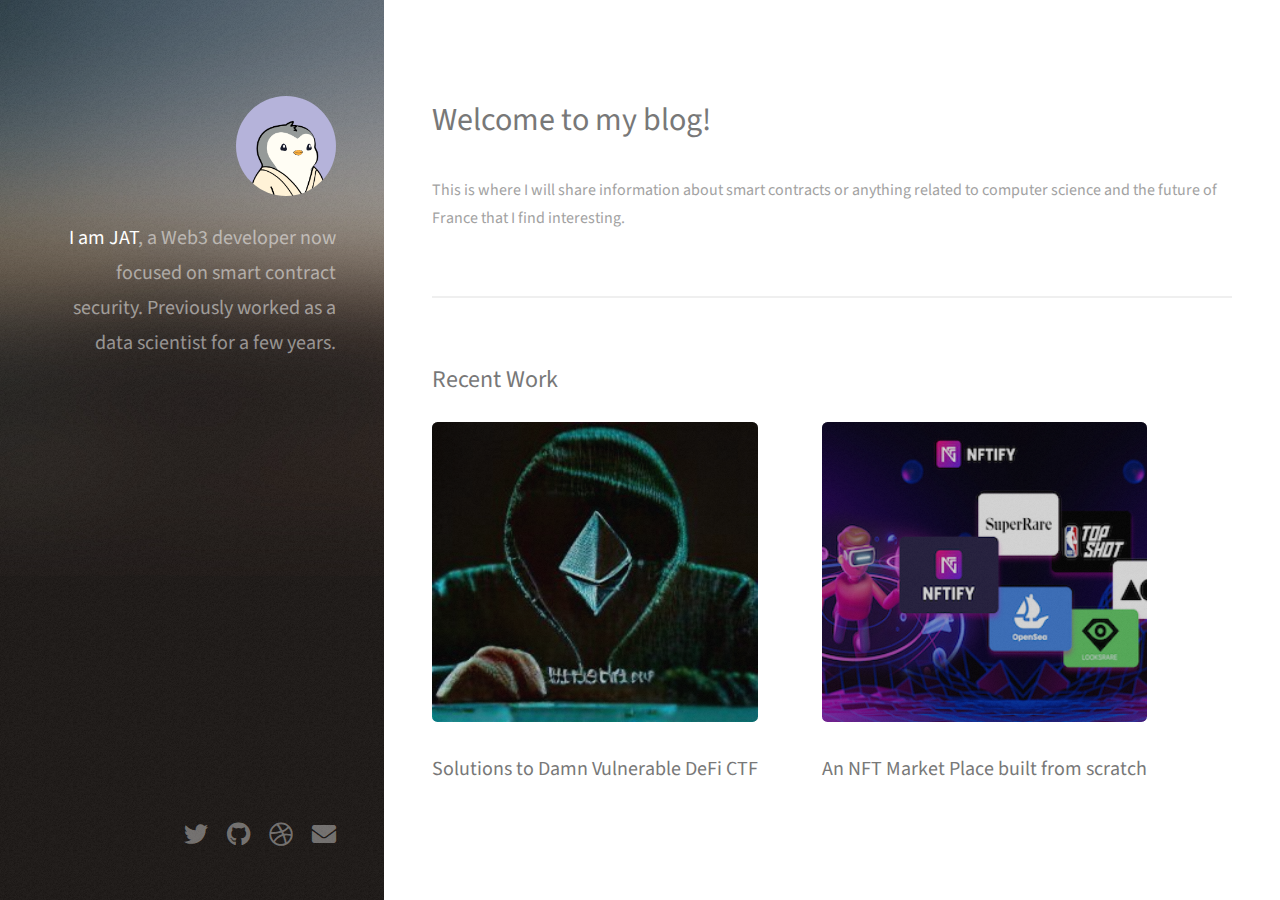
==== commit f3487092: "improved thumbnails format" ====
--- a/index.html
+++ b/index.html
@@ -17,7 +17,7 @@
 			<header id="header">
 				<div class="inner">
 					<a href="#" class="image avatar"><img src="images/avatar.png" alt="" /></a>
-					<h1><strong>I am JAT</strong>, a Web3 developer now focused on smart contract security. Previously worked as a data scientist for many years.</h1>
+					<h1><strong>I am JAT</strong>, <br>a Web3 developer now focused on smart contract security. <br> Previously worked as a data scientist for a few years.</h1>
 				</div>
 			</header>
 
@@ -37,14 +37,15 @@
 					<section id="two">
 						<h2>Recent Work</h2>
 						<div class="row">
-							<div>
-							<a href="https://medium.com/@jat9292/beating-the-damn-vulnerable-defi-ctf-challenges-part-1-2-7660dab2a7d6" class="image fit thumb"><img src="images/thumbs/eth_hacker.jpeg" height="300px" width="200px"/></a>
+							<div style='margin-bottom: 40px;'>
+							<a href="https://medium.com/@jat9292/beating-the-damn-vulnerable-defi-ctf-challenges-part-1-2-7660dab2a7d6" class="image fit thumb">
+								<img src="images/thumbs/eth_hacker.jpeg" height="300px" width="300px"/></a>
 							
-							<h3>Solutions to the Damn Vulnerable DeFi CTF</h3>
-							</div>
-
-							<div>
-							<a href="https://github.com/jat9292/NFT_marketplace" ><img src="images/thumbs/NFT_marketplace.png" height="300px" width="400px"  /></a>
+							<h3>Solutions to Damn Vulnerable DeFi CTF</h3>
+							</div>
+							<p></p>
+							<div style='margin-bottom: 40px;'>
+							<a href="https://github.com/jat9292/NFT_marketplace" class="image fit thumb"><img src="images/thumbs/NFT_marketplace.png" height="300px" width="300px"  /></a>
 							
 							<h3>An NFT Market Place built from scratch</h3>
 							</div>
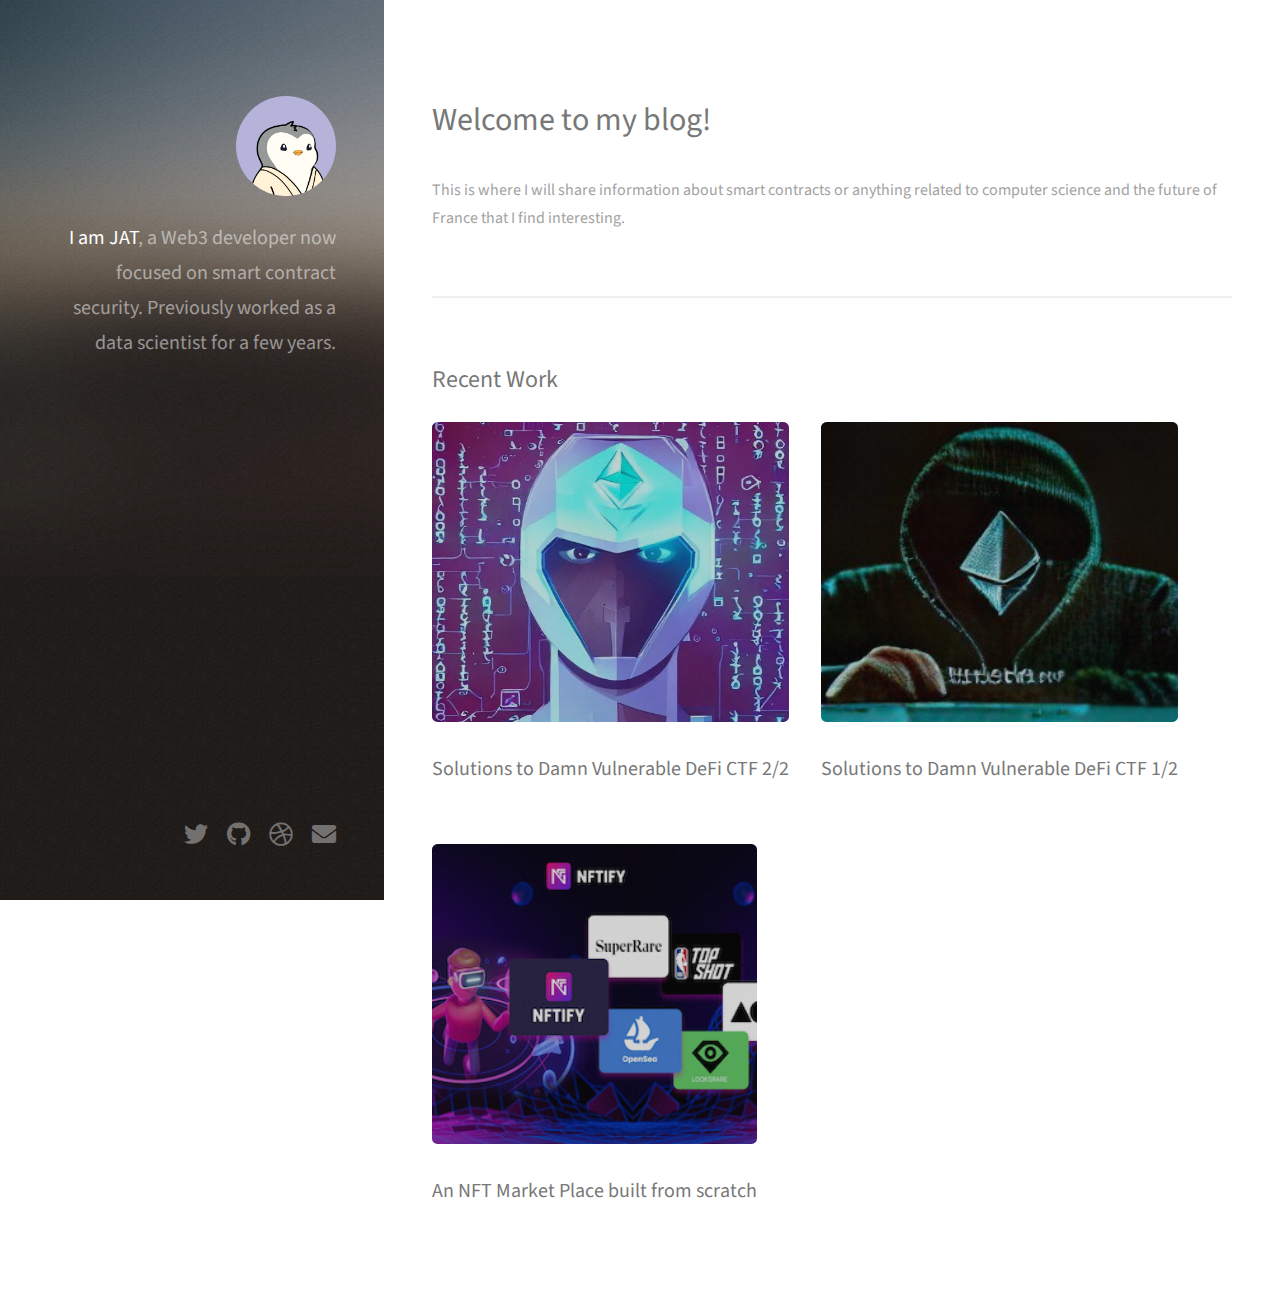
==== commit dce9b95a: "added ctf 2/2" ====
--- a/index.html
+++ b/index.html
@@ -38,10 +38,17 @@
 						<h2>Recent Work</h2>
 						<div class="row">
 							<div style='margin-bottom: 40px;'>
+								<a href="https://medium.com/@jat9292/beating-the-damn-vulnerable-defi-ctf-part-2-2-e6f1e14daae3" class="image fit thumb">
+									<img src="images/thumbs/eth_hacker2.jpeg" height="300px" width="300px"/></a>
+								
+								<h3>Solutions to Damn Vulnerable DeFi CTF 2/2</h3>
+								</div>
+
+							<div style='margin-bottom: 40px;'>
 							<a href="https://medium.com/@jat9292/beating-the-damn-vulnerable-defi-ctf-challenges-part-1-2-7660dab2a7d6" class="image fit thumb">
 								<img src="images/thumbs/eth_hacker.jpeg" height="300px" width="300px"/></a>
 							
-							<h3>Solutions to Damn Vulnerable DeFi CTF</h3>
+							<h3>Solutions to Damn Vulnerable DeFi CTF 1/2</h3>
 							</div>
 							<p></p>
 							<div style='margin-bottom: 40px;'>
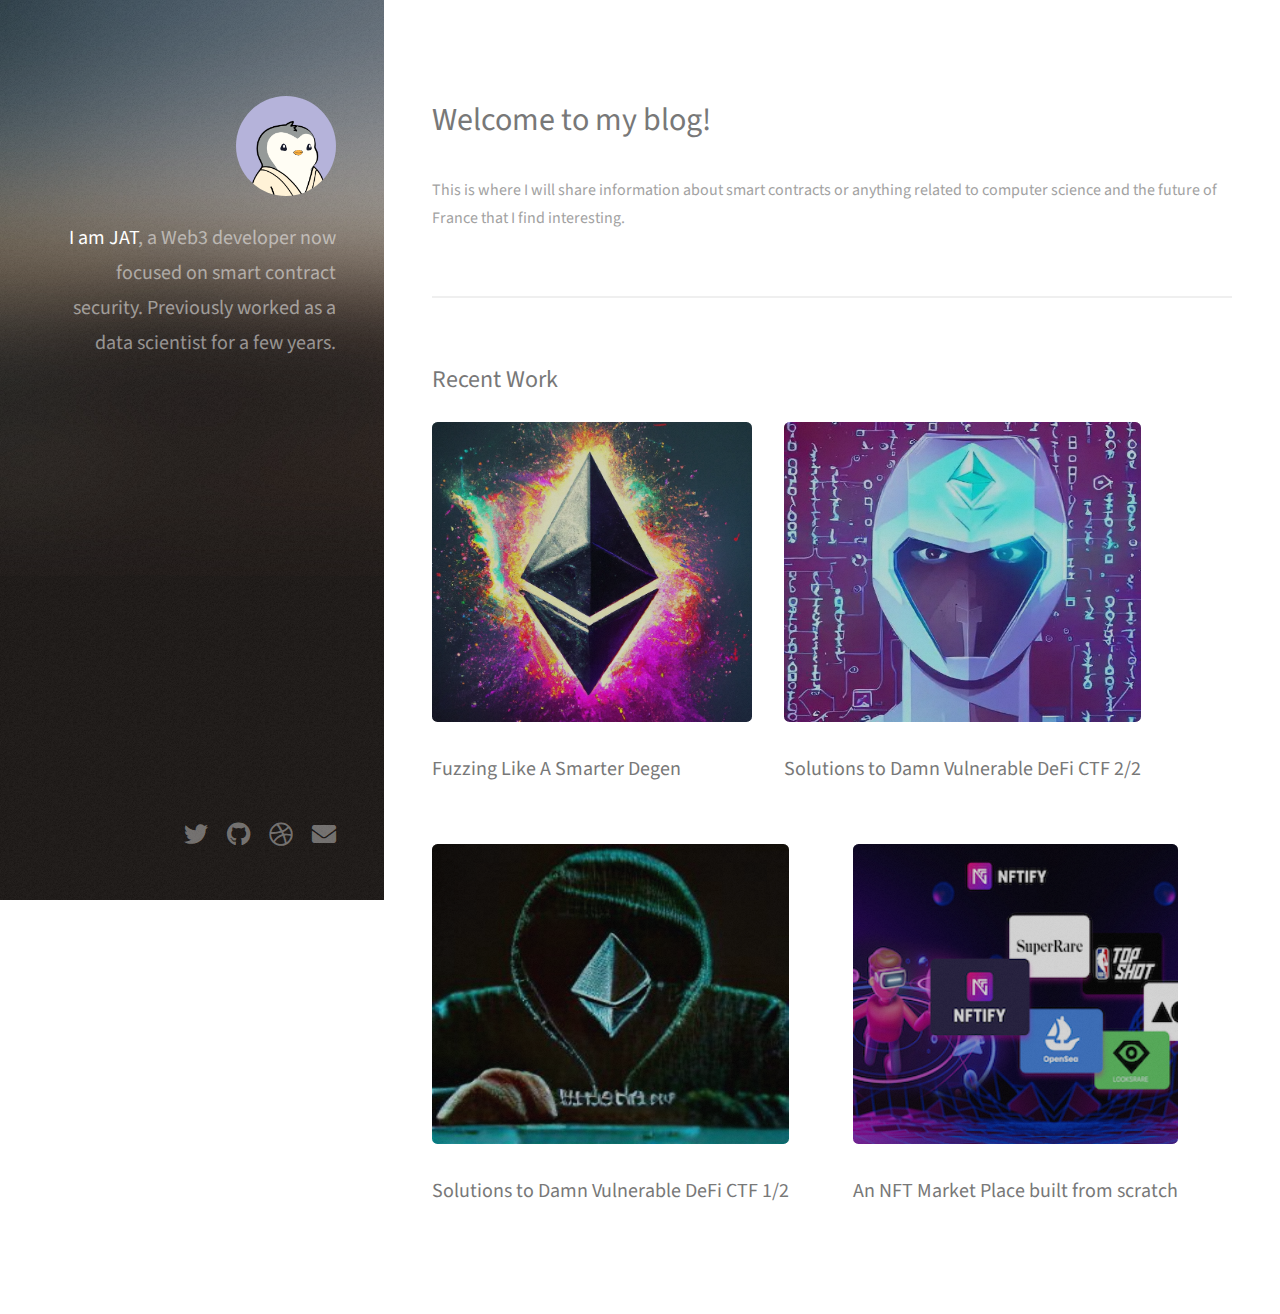
==== commit 3c7776ba: "added fuzzer article" ====
--- a/index.html
+++ b/index.html
@@ -37,6 +37,13 @@
 					<section id="two">
 						<h2>Recent Work</h2>
 						<div class="row">
+							<div style='margin-bottom: 40px;'>
+								<a href="https://medium.com/@jat9292/building-a-smart-contracts-fuzzer-for-fun-and-profit-1f73323c2b4d" class="image fit thumb">
+									<img src="images/thumbs/fuzzing.webp" height="300px" width="300px"/></a>
+								
+								<h3>Fuzzing Like A Smarter Degen</h3>
+							</div>
+
 							<div style='margin-bottom: 40px;'>
 								<a href="https://medium.com/@jat9292/beating-the-damn-vulnerable-defi-ctf-part-2-2-e6f1e14daae3" class="image fit thumb">
 									<img src="images/thumbs/eth_hacker2.jpeg" height="300px" width="300px"/></a>
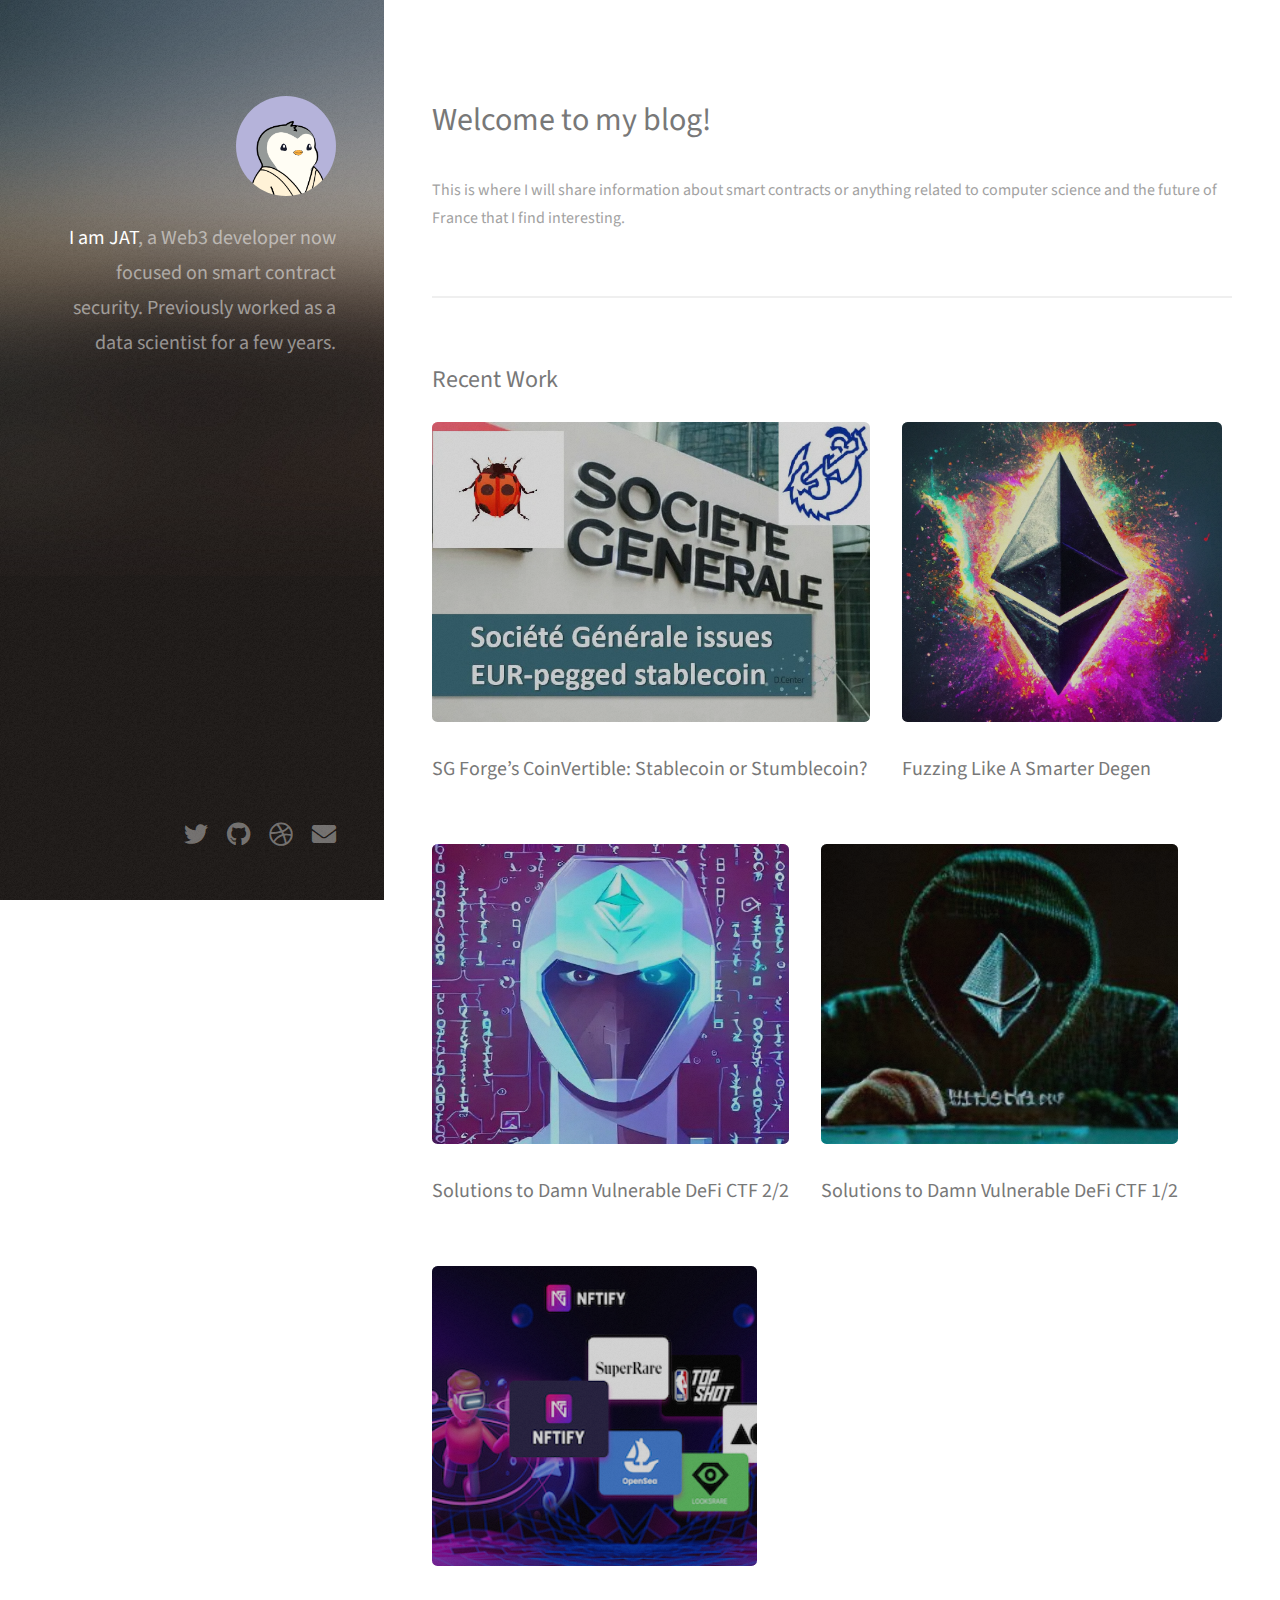
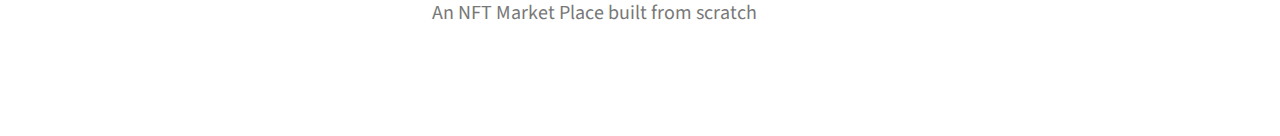
==== commit e87b4ad3: "added coinvertible article" ====
--- a/index.html
+++ b/index.html
@@ -39,11 +39,17 @@
 						<div class="row">
 							<div style='margin-bottom: 40px;'>
 								<a href="https://medium.com/@jat9292/building-a-smart-contracts-fuzzer-for-fun-and-profit-1f73323c2b4d" class="image fit thumb">
+									<img src="images/thumbs/sg.webp" height="300px" width="300px"/></a>
+								
+								<h3>SG Forge’s CoinVertible: Stablecoin or Stumblecoin?</h3>
+							</div>
+							<div style='margin-bottom: 40px;'>
+								<a href="https://medium.com/@jat9292/building-a-smart-contracts-fuzzer-for-fun-and-profit-1f73323c2b4d" class="image fit thumb">
 									<img src="images/thumbs/fuzzing.webp" height="300px" width="300px"/></a>
 								
 								<h3>Fuzzing Like A Smarter Degen</h3>
 							</div>
-
+								<br>
 							<div style='margin-bottom: 40px;'>
 								<a href="https://medium.com/@jat9292/beating-the-damn-vulnerable-defi-ctf-part-2-2-e6f1e14daae3" class="image fit thumb">
 									<img src="images/thumbs/eth_hacker2.jpeg" height="300px" width="300px"/></a>
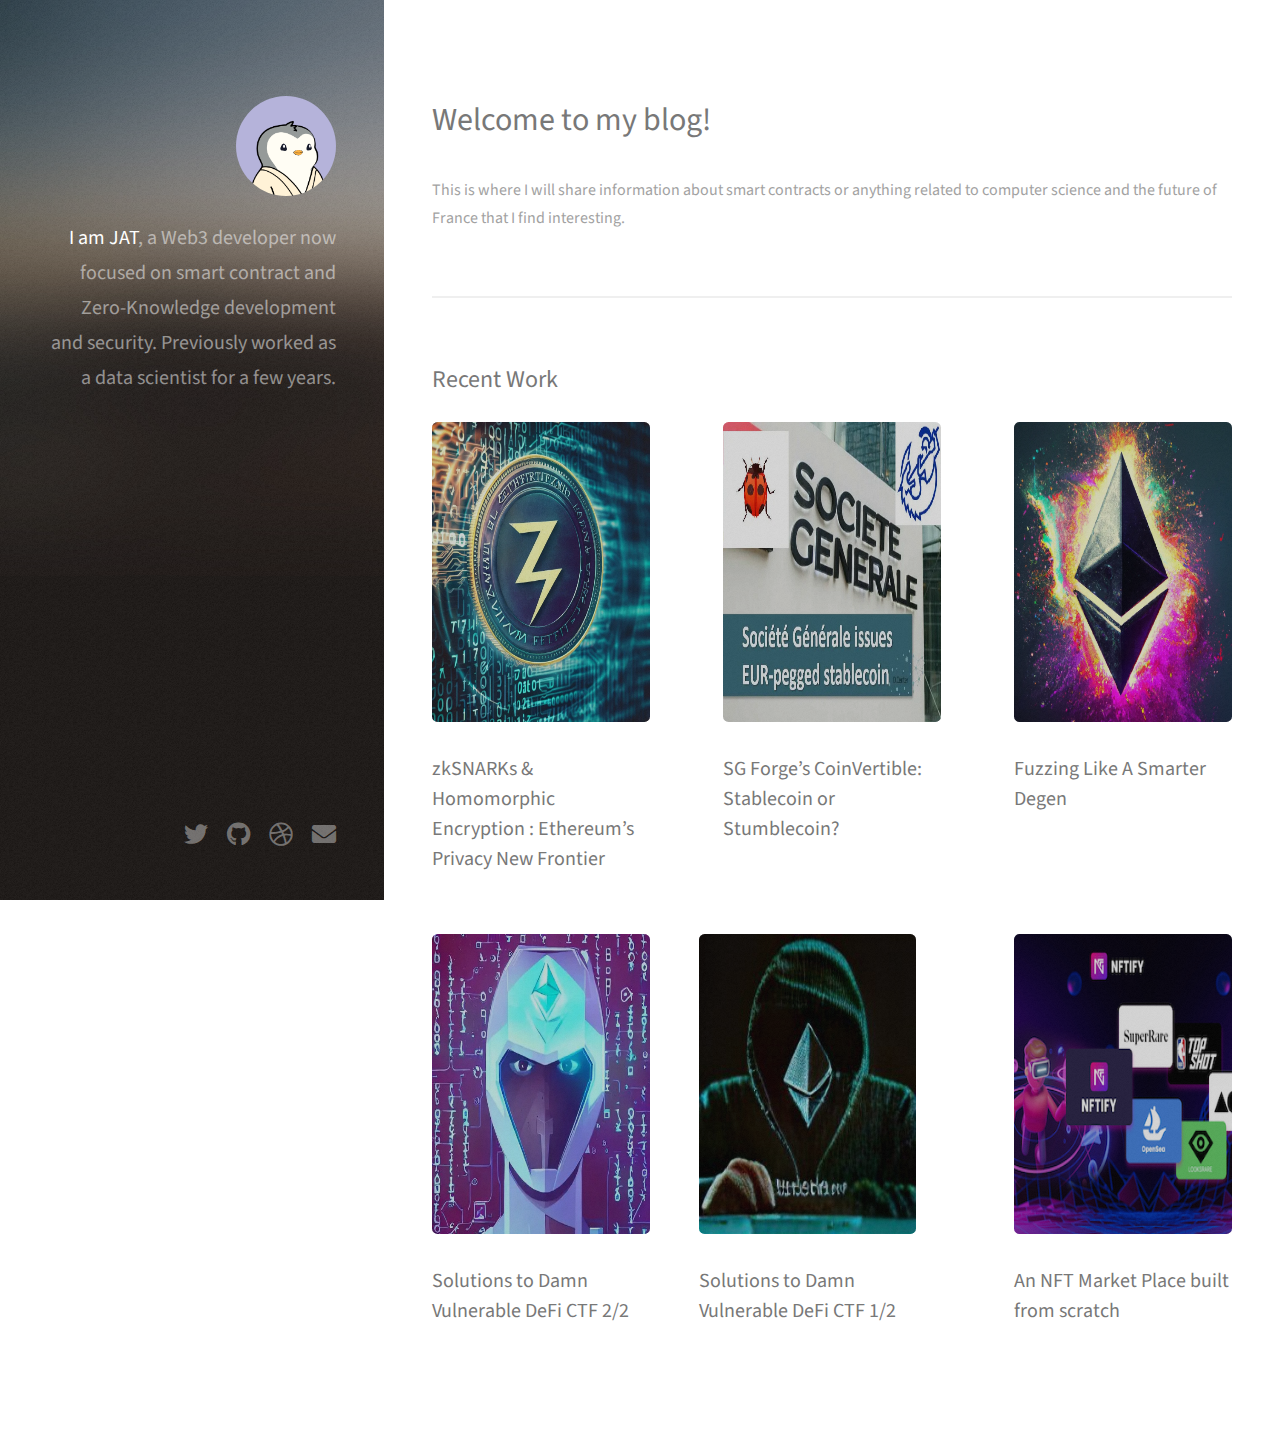
==== commit 74aaabd9: "Improved front-end" ====
--- a/index.html
+++ b/index.html
@@ -4,6 +4,27 @@
 	html5up.net | @ajlkn
 	Free for personal and commercial use under the CCA 3.0 license (html5up.net/license)
 -->
+<style>
+    .row {
+        display: flex;
+        justify-content: space-between;  /* This will space the columns evenly */
+    }
+
+    .column {
+        flex-basis: 30%;  /* Each column will take up about 30% of the row width. Adjust this as needed. */
+        margin-bottom: 40px;
+    }
+
+    .column h3 {
+        max-width: 250px;  /* Set this width to an appropriate value to allow wrapping as needed */
+        word-wrap: break-word;  /* This ensures long words can break across lines */
+    }
+
+    .column img {
+        height: 300px;
+        width: 300px;
+    }
+</style>
 <html>
 	<head>
 		<title>JAT's den</title>
@@ -17,7 +38,7 @@
 			<header id="header">
 				<div class="inner">
 					<a href="#" class="image avatar"><img src="images/avatar.png" alt="" /></a>
-					<h1><strong>I am JAT</strong>, <br>a Web3 developer now focused on smart contract security. <br> Previously worked as a data scientist for a few years.</h1>
+					<h1><strong>I am JAT</strong>, <br>a Web3 developer now focused on smart contract and Zero-Knowledge development and security. <br> Previously worked as a data scientist for a few years.</h1>
 				</div>
 			</header>
 
@@ -37,43 +58,41 @@
 					<section id="two">
 						<h2>Recent Work</h2>
 						<div class="row">
-							<div style='margin-bottom: 40px;'>
+							<div class="column">
+								<a href="https://medium.com/@jat9292/zksnarks-homomorphic-encryption-ethereums-privacy-new-frontier-b30357236a7a" class="image fit thumb">
+									<img src="images/thumbs/pt.webp" /></a>
+								<h3>zkSNARKs & Homomorphic Encryption : Ethereum’s Privacy New Frontier</h3>
+							</div>
+							<div class="column">
+								<a href="https://medium.com/@jat9292/sg-forges-coinvertible-stablecoin-or-stumblecoin-31e4b627fa67" class="image fit thumb">
+									<img src="images/thumbs/sg.webp" /></a>
+								<h3>SG Forge’s CoinVertible: Stablecoin or Stumblecoin?</h3>
+							</div>
+							<div class="column">
 								<a href="https://medium.com/@jat9292/building-a-smart-contracts-fuzzer-for-fun-and-profit-1f73323c2b4d" class="image fit thumb">
-									<img src="images/thumbs/sg.webp" height="300px" width="300px"/></a>
-								
-								<h3>SG Forge’s CoinVertible: Stablecoin or Stumblecoin?</h3>
-							</div>
-							<div style='margin-bottom: 40px;'>
-								<a href="https://medium.com/@jat9292/building-a-smart-contracts-fuzzer-for-fun-and-profit-1f73323c2b4d" class="image fit thumb">
-									<img src="images/thumbs/fuzzing.webp" height="300px" width="300px"/></a>
-								
+									<img src="images/thumbs/fuzzing.webp" /></a>
 								<h3>Fuzzing Like A Smarter Degen</h3>
 							</div>
-								<br>
-							<div style='margin-bottom: 40px;'>
+
+							<div class="column">
 								<a href="https://medium.com/@jat9292/beating-the-damn-vulnerable-defi-ctf-part-2-2-e6f1e14daae3" class="image fit thumb">
 									<img src="images/thumbs/eth_hacker2.jpeg" height="300px" width="300px"/></a>
 								
 								<h3>Solutions to Damn Vulnerable DeFi CTF 2/2</h3>
-								</div>
-
-							<div style='margin-bottom: 40px;'>
+							</div>
+
+							<div class="column">
 							<a href="https://medium.com/@jat9292/beating-the-damn-vulnerable-defi-ctf-challenges-part-1-2-7660dab2a7d6" class="image fit thumb">
 								<img src="images/thumbs/eth_hacker.jpeg" height="300px" width="300px"/></a>
 							
 							<h3>Solutions to Damn Vulnerable DeFi CTF 1/2</h3>
 							</div>
 							<p></p>
-							<div style='margin-bottom: 40px;'>
+							<div class="column">
 							<a href="https://github.com/jat9292/NFT_marketplace" class="image fit thumb"><img src="images/thumbs/NFT_marketplace.png" height="300px" width="300px"  /></a>
 							
 							<h3>An NFT Market Place built from scratch</h3>
 							</div>
-
-
-
-
-
 						</div>
 
 					</section>
